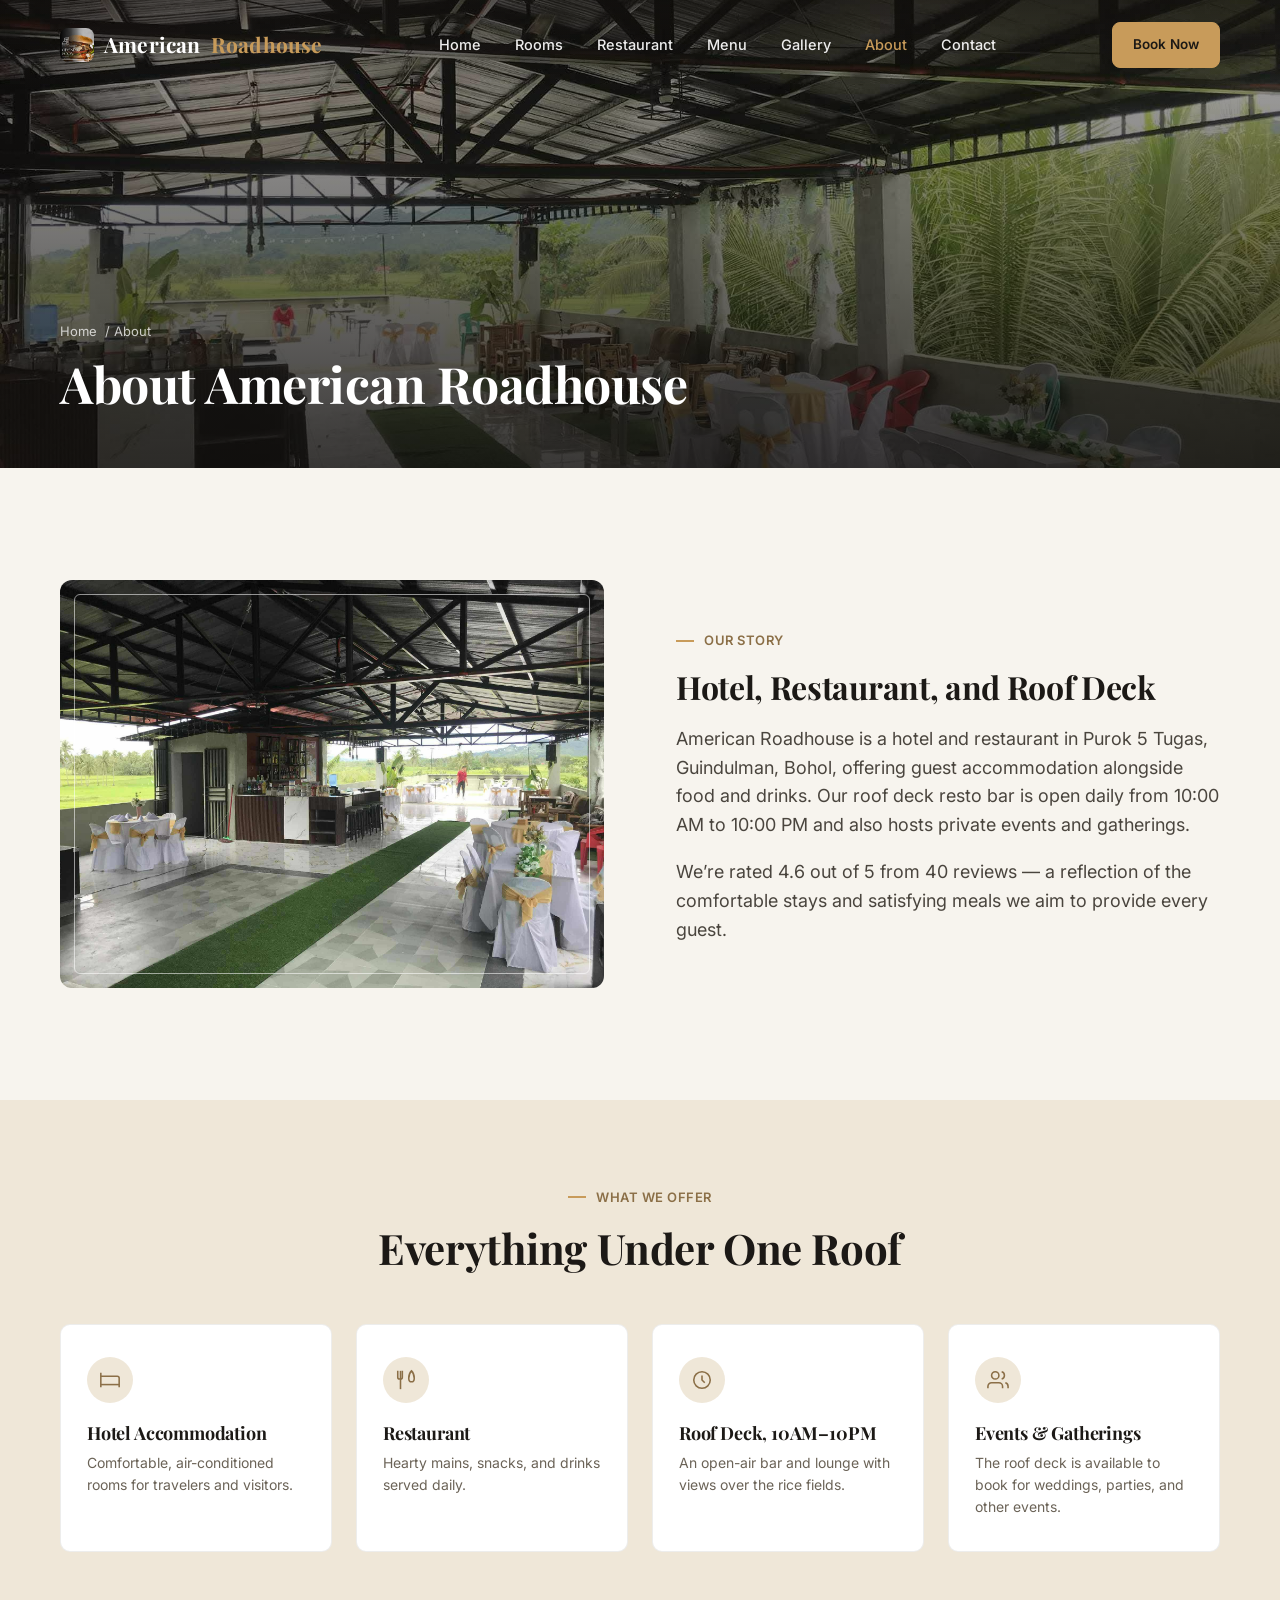
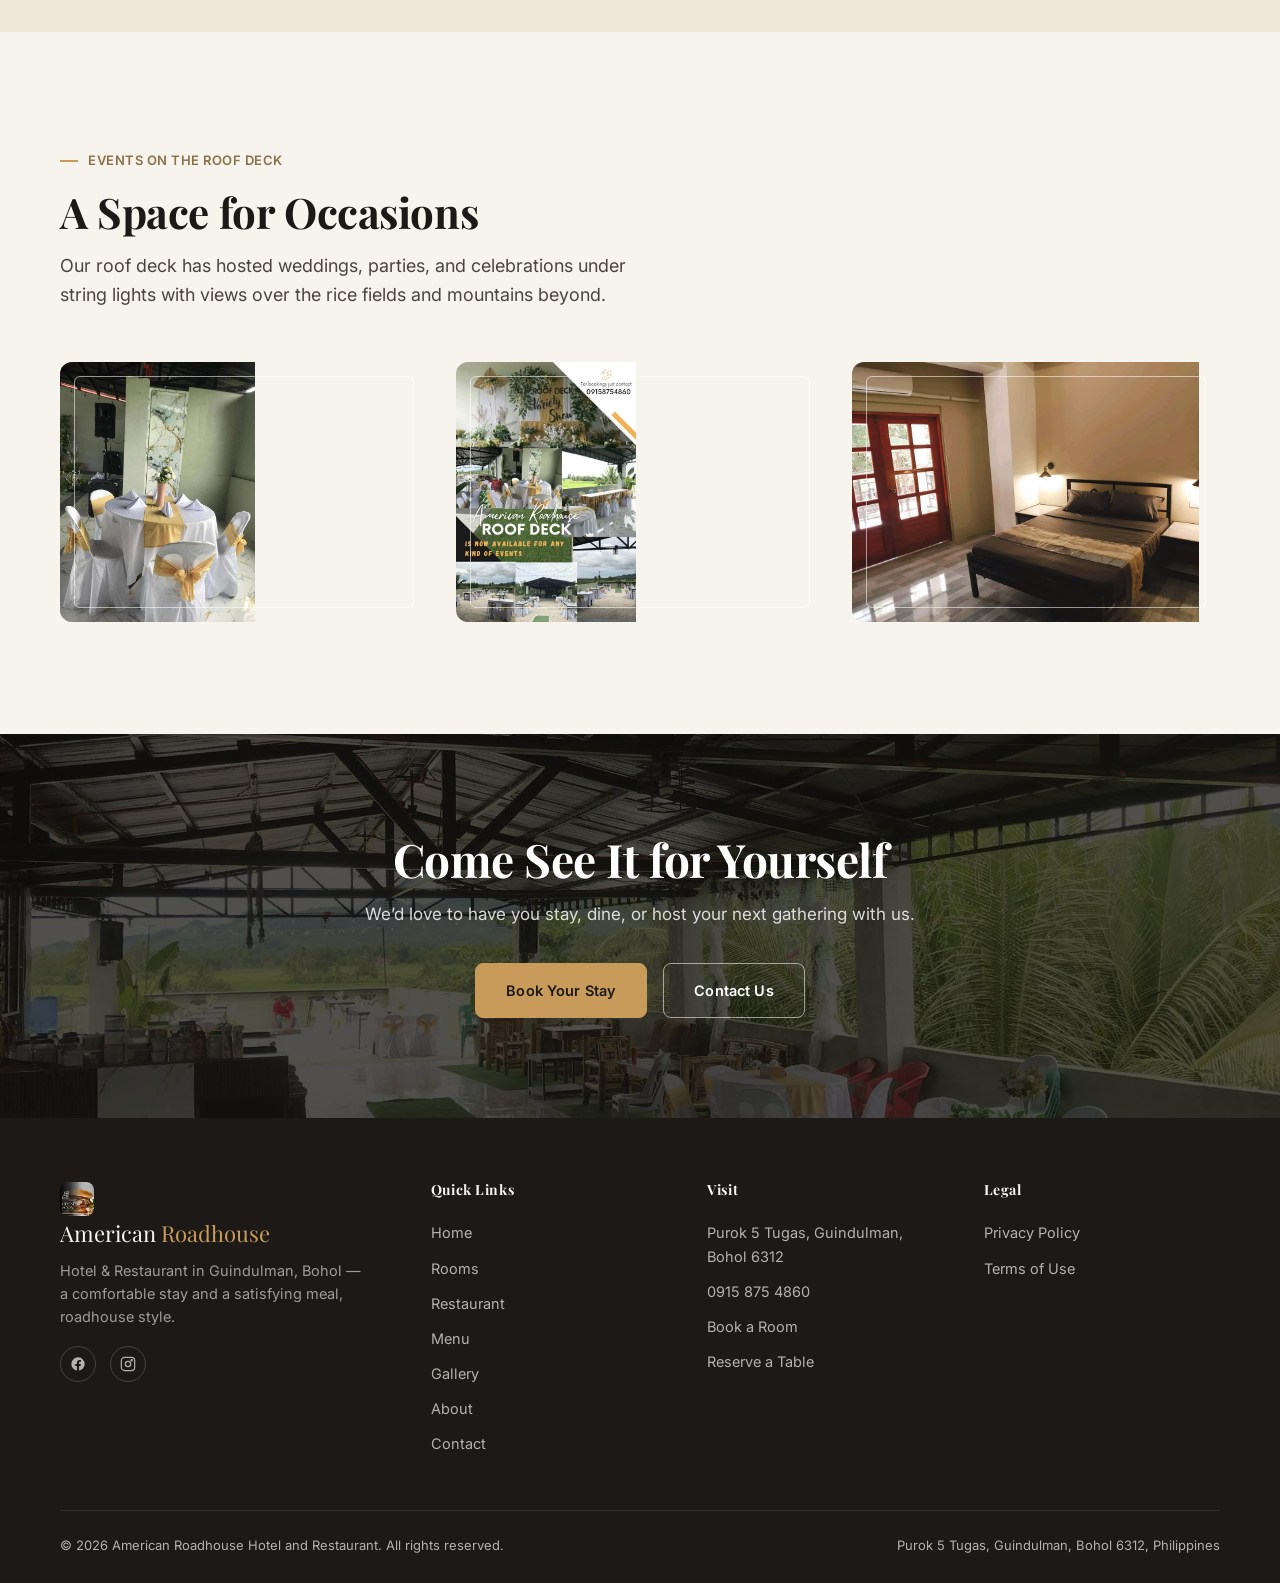
==== about.html @ b43ddc1d "Initial commit" ====
<!DOCTYPE html>
<html lang="en">
<head>
<meta charset="UTF-8">
<meta name="viewport" content="width=device-width, initial-scale=1.0">
<title>About | American Roadhouse Hotel & Restaurant</title>
<meta name="description" content="About American Roadhouse Hotel and Restaurant in Guindulman, Bohol — a hotel, restaurant, and roof deck event space.">
<link rel="icon" type="image/png" sizes="32x32" href="assets/brand/favicon-32.png">
<link rel="icon" type="image/png" sizes="16x16" href="assets/brand/favicon-16.png">
<link rel="apple-touch-icon" sizes="180x180" href="assets/brand/favicon-180.png">
<link rel="icon" type="image/png" sizes="512x512" href="assets/brand/favicon-512.png">
<meta property="og:title" content="About | American Roadhouse Hotel & Restaurant">
<meta property="og:description" content="About American Roadhouse Hotel and Restaurant in Guindulman, Bohol — a hotel, restaurant, and roof deck event space.">
<meta property="og:type" content="website">
<meta property="og:image" content="assets/venue/roofdeck-wide-1.jpg">
<link rel="preconnect" href="https://fonts.googleapis.com">
<link rel="preconnect" href="https://fonts.gstatic.com" crossorigin>
<link href="https://fonts.googleapis.com/css2?family=Playfair+Display:wght@500;600;700&family=Inter:wght@400;500;600;700&display=swap" rel="stylesheet">
<link rel="stylesheet" href="assets/css/style.css">
<script type="application/ld+json">
{
  "@context": "https://schema.org",
  "@type": "LodgingBusiness",
  "name": "American Roadhouse Hotel and Restaurant",
  "image": "assets/venue/roofdeck-wide-1.jpg",
  "telephone": "+63-915-875-4860",
  "address": {
    "@type": "PostalAddress",
    "streetAddress": "Purok 5 Tugas",
    "addressLocality": "Guindulman",
    "addressRegion": "Bohol",
    "postalCode": "6312",
    "addressCountry": "PH"
  },
  "aggregateRating": {
    "@type": "AggregateRating",
    "ratingValue": "4.6",
    "reviewCount": "40"
  }
}
</script>
</head>
<body>
<nav id="site-nav">
  <div class="container nav-inner">
    <a href="index.html" class="nav-logo">
      <img src="assets/brand/logo-mark.png" alt="American Roadhouse logo" class="nav-logo-mark">
      American <span>Roadhouse</span>
    </a>
    <div class="nav-links">
      <a href="index.html" class="">Home</a>
<a href="rooms.html" class="">Rooms</a>
<a href="restaurant.html" class="">Restaurant</a>
<a href="menu.html" class="">Menu</a>
<a href="gallery.html" class="">Gallery</a>
<a href="about.html" class="active">About</a>
<a href="contact.html" class="">Contact</a>

    </div>
    <div style="display:flex;align-items:center;gap:14px;">
      <a href="contact.html?tab=booking#forms" class="btn btn-brass nav-cta btn-sm">Book Now</a>
      <button class="nav-toggle" id="menu-open" aria-label="Open menu">
        <svg width="26" height="26" viewBox="0 0 24 24" fill="none" stroke="currentColor" stroke-width="1.8"><line x1="3" y1="6" x2="21" y2="6"/><line x1="3" y1="12" x2="21" y2="12"/><line x1="3" y1="18" x2="21" y2="18"/></svg>
      </button>
    </div>
  </div>
</nav>

<div class="mobile-menu" id="mobile-menu">
  <button class="close-btn" id="menu-close" aria-label="Close menu">
    <svg width="28" height="28" viewBox="0 0 24 24" fill="none" stroke="currentColor" stroke-width="1.8"><line x1="6" y1="6" x2="18" y2="18"/><line x1="6" y1="18" x2="18" y2="6"/></svg>
  </button>
  <a href="index.html">Home</a><a href="rooms.html">Rooms</a><a href="restaurant.html">Restaurant</a><a href="menu.html">Menu</a><a href="gallery.html">Gallery</a><a href="about.html">About</a><a href="contact.html">Contact</a>
  <a href="contact.html?tab=booking#forms" class="btn btn-brass mm-cta">Book Now</a>
  <a href="tel:+639158754860" class="mm-phone">Call 0915 875 4860</a>
</div>

<div id="mobile-bottom-bar">
  <a href="tel:+639158754860">
    <svg width="17" height="17" viewBox="0 0 24 24" fill="none" stroke="currentColor" stroke-width="2"><path d="M22 16.92v3a2 2 0 0 1-2.18 2 19.79 19.79 0 0 1-8.63-3.07 19.5 19.5 0 0 1-6-6 19.79 19.79 0 0 1-3.07-8.67A2 2 0 0 1 4.11 2h3a2 2 0 0 1 2 1.72c.127.96.361 1.903.7 2.81a2 2 0 0 1-.45 2.11L8.09 9.91a16 16 0 0 0 6 6l1.27-1.27a2 2 0 0 1 2.11-.45c.907.339 1.85.573 2.81.7A2 2 0 0 1 22 16.92z"/></svg>
    Call
  </a>
  <a href="contact.html?tab=booking#forms" class="bar-book">Book Now</a>
</div>


<section class="page-hero" style="background-image:url('assets/venue/roofdeck-wide-1.jpg');">
  <div class="container page-hero-content">
    <div class="crumb"><a href="index.html">Home</a> / About</div>
    <h1>About American Roadhouse</h1>
  </div>
</section>

<section class="section">
  <div class="container grid-2">
    <div class="framed-img reveal">
      <img src="assets/venue/roofdeck-bar-2.jpg" alt="Bar area at American Roadhouse roof deck" loading="lazy">
    </div>
    <div class="reveal">
      <div class="eyebrow">OUR STORY</div>
      <h2 style="font-size:32px;margin-bottom:20px;">Hotel, Restaurant, and Roof Deck</h2>
      <p class="lede" style="margin-bottom:18px;">American Roadhouse is a hotel and restaurant in Purok 5 Tugas, Guindulman, Bohol, offering guest accommodation alongside food and drinks. Our roof deck resto bar is open daily from 10:00 AM to 10:00 PM and also hosts private events and gatherings.</p>
      <p class="lede">We&rsquo;re rated 4.6 out of 5 from 40 reviews &mdash; a reflection of the comfortable stays and satisfying meals we aim to provide every guest.</p>
    </div>
  </div>
</section>

<section class="section section-tight" style="background:var(--linen-deep);">
  <div class="container">
    <div class="section-heading center reveal">
      <div class="eyebrow" style="justify-content:center;">WHAT WE OFFER</div>
      <h2>Everything Under One Roof</h2>
    </div>
    <div class="grid-4 reveal">
      <div class="feature-card">
        <div class="feature-icon"><svg width="22" height="22" viewBox="0 0 24 24" fill="none" stroke="currentColor" stroke-width="1.7"><path d="M2 4v16"/><path d="M2 8h18a2 2 0 0 1 2 2v10"/><path d="M2 17h20"/></svg></div>
        <h3 style="font-size:18px;margin-bottom:8px;">Hotel Accommodation</h3>
        <p style="color:#6b6357;font-size:14px;">Comfortable, air-conditioned rooms for travelers and visitors.</p>
      </div>
      <div class="feature-card">
        <div class="feature-icon"><svg width="22" height="22" viewBox="0 0 24 24" fill="none" stroke="currentColor" stroke-width="1.7"><path d="M3 2v7c0 1.1.9 2 2 2h1a2 2 0 0 0 2-2V2"/><path d="M6 2v20"/><path d="M18 2c-2 2-3 4-3 8 0 3 1 4 3 4s3-1 3-4c0-4-1-6-3-8Z"/></svg></div>
        <h3 style="font-size:18px;margin-bottom:8px;">Restaurant</h3>
        <p style="color:#6b6357;font-size:14px;">Hearty mains, snacks, and drinks served daily.</p>
      </div>
      <div class="feature-card">
        <div class="feature-icon"><svg width="22" height="22" viewBox="0 0 24 24" fill="none" stroke="currentColor" stroke-width="1.7"><circle cx="12" cy="12" r="9"/><path d="M12 7v5l3 3"/></svg></div>
        <h3 style="font-size:18px;margin-bottom:8px;">Roof Deck, 10AM&ndash;10PM</h3>
        <p style="color:#6b6357;font-size:14px;">An open-air bar and lounge with views over the rice fields.</p>
      </div>
      <div class="feature-card">
        <div class="feature-icon"><svg width="22" height="22" viewBox="0 0 24 24" fill="none" stroke="currentColor" stroke-width="1.7"><path d="M17 21v-2a4 4 0 0 0-4-4H5a4 4 0 0 0-4 4v2"/><circle cx="9" cy="7" r="4"/><path d="M23 21v-2a4 4 0 0 0-3-3.87"/><path d="M16 3.13a4 4 0 0 1 0 7.75"/></svg></div>
        <h3 style="font-size:18px;margin-bottom:8px;">Events &amp; Gatherings</h3>
        <p style="color:#6b6357;font-size:14px;">The roof deck is available to book for weddings, parties, and other events.</p>
      </div>
    </div>
  </div>
</section>

<section class="section">
  <div class="container">
    <div class="section-heading reveal">
      <div class="eyebrow">EVENTS ON THE ROOF DECK</div>
      <h2>A Space for Occasions</h2>
      <p class="lede">Our roof deck has hosted weddings, parties, and celebrations under string lights with views over the rice fields and mountains beyond.</p>
    </div>
    <div class="grid-3 reveal">
      <div class="framed-img"><img src="assets/venue/roofdeck-event-table.jpg" alt="Table set up for an event on the roof deck" loading="lazy" style="height:260px;object-fit:cover;"></div>
      <div class="framed-img"><img src="assets/venue/roofdeck-poster-2.jpg" alt="Roof deck set up for a wedding-style event" loading="lazy" style="height:260px;object-fit:cover;"></div>
      <div class="framed-img"><img src="assets/rooms/room-interior-1.jpg" alt="A guest room at American Roadhouse" loading="lazy" style="height:260px;object-fit:cover;"></div>
    </div>
  </div>
</section>

<section class="final-cta" style="background-image:url('assets/venue/roofdeck-wide-1.jpg');">
  <div class="container">
    <h2>Come See It for Yourself</h2>
    <p>We&rsquo;d love to have you stay, dine, or host your next gathering with us.</p>
    <div class="hero-actions">
      <a href="contact.html?tab=booking#forms" class="btn btn-brass">Book Your Stay</a>
      <a href="contact.html" class="btn btn-outline-light">Contact Us</a>
    </div>
  </div>
</section>

<footer>
  <div class="container">
    <div class="footer-grid">
      <div>
        <div class="footer-logo">
          <img src="assets/brand/logo-mark.png" alt="American Roadhouse logo" style="width:34px;height:34px;border-radius:8px;vertical-align:middle;margin-right:10px;">
          American <span>Roadhouse</span>
        </div>
        <p style="max-width:34ch;font-size:14.5px;color:rgba(247,244,238,.6);margin-bottom:18px;">Hotel &amp; Restaurant in Guindulman, Bohol &mdash; a comfortable stay and a satisfying meal, roadhouse style.</p>
        <div class="social-row">
          <a href="#" aria-label="Facebook"><svg width="16" height="16" viewBox="0 0 24 24" fill="currentColor"><path d="M22 12a10 10 0 1 0-11.56 9.88v-6.99H7.9V12h2.54V9.8c0-2.5 1.49-3.89 3.78-3.89 1.1 0 2.24.2 2.24.2v2.46h-1.26c-1.24 0-1.63.77-1.63 1.56V12h2.78l-.44 2.89h-2.34v6.99A10 10 0 0 0 22 12z"/></svg></a>
          <a href="#" aria-label="Instagram"><svg width="16" height="16" viewBox="0 0 24 24" fill="none" stroke="currentColor" stroke-width="1.8"><rect x="2" y="2" width="20" height="20" rx="5"/><circle cx="12" cy="12" r="4"/><circle cx="17.5" cy="6.5" r="1"/></svg></a>
        </div>
      </div>
      <div>
        <h4>Quick Links</h4>
        <a href="index.html">Home</a><a href="rooms.html">Rooms</a><a href="restaurant.html">Restaurant</a><a href="menu.html">Menu</a><a href="gallery.html">Gallery</a><a href="about.html">About</a><a href="contact.html">Contact</a>
      </div>
      <div>
        <h4>Visit</h4>
        <a href="https://www.google.com/maps/search/?api=1&query=Purok+5+Tugas+Guindulman+Bohol+6312" target="_blank" rel="noopener">Purok 5 Tugas, Guindulman, Bohol 6312</a>
        <a href="tel:+639158754860">0915 875 4860</a>
        <a href="contact.html?tab=booking#forms">Book a Room</a>
        <a href="contact.html?tab=table#forms">Reserve a Table</a>
      </div>
      <div>
        <h4>Legal</h4>
        <a href="#">Privacy Policy</a>
        <a href="#">Terms of Use</a>
      </div>
    </div>
    <div class="footer-bottom">
      <span>&copy; 2026 American Roadhouse Hotel and Restaurant. All rights reserved.</span>
      <span>Purok 5 Tugas, Guindulman, Bohol 6312, Philippines</span>
    </div>
  </div>
</footer>
<script src="assets/js/main.js"></script>
</body>
</html>
---- assets/css/style.css ----
/* ==========================================================================
   American Roadhouse — Design System
   Palette: Ink #1C1916 · Wood #8B6F47 · Linen #F7F4EE · Brass #C89B5A
   Type: Playfair Display (display) + Inter (body)
   ========================================================================== */

:root{
  --ink: #1C1916;
  --wood: #8B6F47;
  --linen: #F7F4EE;
  --linen-deep: #EFE7D8;
  --brass: #C89B5A;
  --brass-dark: #A97F44;
  --text: #24211E;
  --white: #FFFFFF;
  --line: rgba(28,25,22,.14);
  --line-soft: rgba(28,25,22,.08);
  --shadow-card: 0 18px 40px -22px rgba(28,25,22,.35);
  --container: 1240px;
  --radius: 10px;
  --radius-sm: 6px;
}

*{ box-sizing: border-box; }
html{ scroll-behavior: smooth; }
@media (prefers-reduced-motion: reduce){
  html{ scroll-behavior: auto; }
  *{ animation-duration: .001ms !important; animation-iteration-count: 1 !important; transition-duration: .001ms !important; }
}

body{
  margin:0;
  font-family: 'Inter', ui-sans-serif, system-ui, sans-serif;
  color: var(--text);
  background: var(--linen);
  -webkit-font-smoothing: antialiased;
  line-height: 1.6;
}

h1,h2,h3,h4,.font-display{
  font-family: 'Playfair Display', Georgia, serif;
  color: var(--ink);
  line-height: 1.12;
  letter-spacing: -0.01em;
  margin: 0;
}

p{ margin:0; }
a{ color: inherit; text-decoration: none; }
img{ max-width:100%; display:block; }
button{ font-family: inherit; cursor:pointer; }

.container{
  width:100%;
  max-width: var(--container);
  margin: 0 auto;
  padding: 0 24px;
}
@media (min-width: 768px){ .container{ padding: 0 40px; } }

.section{ padding: 72px 0; }
@media (min-width: 1024px){ .section{ padding: 112px 0; } }
.section-tight{ padding: 56px 0; }
@media (min-width: 1024px){ .section-tight{ padding: 80px 0; } }

/* ---- Eyebrow: small brass mark + wordmark, ties to signage on the roof deck ---- */
.eyebrow{
  display:inline-flex;
  align-items:center;
  gap:10px;
  font-family:'Inter',sans-serif;
  font-weight:600;
  font-size:13px;
  letter-spacing:.04em;
  color: var(--wood);
  margin-bottom:18px;
}
.eyebrow::before{
  content:"";
  width:18px; height:2px;
  background: var(--brass);
  display:inline-block;
}

.lede{
  font-size:18px;
  color:#4A453E;
  max-width: 52ch;
}

/* ---- Buttons ---- */
.btn{
  display:inline-flex;
  align-items:center;
  justify-content:center;
  gap:10px;
  padding: 15px 30px;
  border-radius: 8px;
  font-weight:600;
  font-size:14.5px;
  letter-spacing:.01em;
  border:1px solid transparent;
  transition: all .25s ease;
  white-space:nowrap;
}
.btn-primary{
  background: var(--ink);
  color: var(--linen);
  border-color: var(--ink);
}
.btn-primary:hover{
  background: #322C25;
  box-shadow: 0 0 0 3px rgba(200,155,90,.35) inset;
}
.btn-outline{
  background: transparent;
  color: var(--ink);
  border-color: var(--ink);
}
.btn-outline:hover{
  background: var(--ink);
  color: var(--linen);
}
.btn-outline-light{
  background: transparent;
  color: var(--white);
  border-color: rgba(255,255,255,.55);
}
.btn-outline-light:hover{
  background: var(--white);
  color: var(--ink);
}
.btn-brass{
  background: var(--brass);
  color: var(--ink);
  border-color: var(--brass);
}
.btn-brass:hover{ background: var(--brass-dark); }
.btn-block{ width:100%; }
.btn-sm{ padding: 11px 20px; font-size:13.5px; }

/* ---- Nav ---- */
#site-nav{
  position: fixed;
  top:0; left:0; right:0;
  z-index: 100;
  padding: 22px 0;
  transition: all .35s ease;
  background: linear-gradient(to bottom, rgba(20,17,14,.55), rgba(20,17,14,0));
}
#site-nav.scrolled{
  padding: 12px 0;
  background: rgba(247,244,238,.96);
  backdrop-filter: blur(8px);
  box-shadow: 0 1px 0 var(--line);
}
#site-nav .nav-inner{
  display:flex;
  align-items:center;
  justify-content:space-between;
}
.nav-logo{
  font-family:'Playfair Display',serif;
  font-weight:700;
  font-size: 21px;
  color: var(--white);
  transition: color .35s ease;
  letter-spacing: .01em;
  display:flex;
  align-items:center;
  gap:10px;
}
.nav-logo-mark{
  width: 34px; height:34px;
  border-radius: 8px;
  flex-shrink:0;
  display:block;
}
.nav-logo span{ color: var(--brass); }
#site-nav.scrolled .nav-logo{ color: var(--ink); }
.nav-links{
  display:none;
  align-items:center;
  gap: 34px;
}
@media (min-width: 1024px){ .nav-links{ display:flex; } }
.nav-links a{
  font-size:14.5px;
  font-weight:500;
  color: rgba(255,255,255,.92);
  transition: color .3s ease;
  position:relative;
  padding: 4px 0;
}
#site-nav.scrolled .nav-links a{ color: var(--text); }
.nav-links a:hover{ color: var(--brass); }
.nav-links a.active{ color: var(--brass); }
.nav-cta{ display:none; }
@media (min-width:1024px){ .nav-cta{ display:inline-flex; } }
.nav-toggle{
  display:inline-flex;
  background:none; border:none; padding:6px;
  color: var(--white);
}
#site-nav.scrolled .nav-toggle{ color: var(--ink); }
@media (min-width:1024px){ .nav-toggle{ display:none; } }

.mobile-menu{
  position: fixed;
  inset:0;
  background: var(--ink);
  z-index: 200;
  display:flex;
  flex-direction:column;
  padding: 26px 24px;
  transform: translateX(100%);
  transition: transform .35s ease;
}
.mobile-menu.open{ transform: translateX(0); }
.mobile-menu .close-btn{
  align-self:flex-end;
  background:none;border:none;color:var(--linen);padding:8px;
}
.mobile-menu a{
  font-family:'Playfair Display',serif;
  font-size: 26px;
  color: var(--linen);
  padding: 14px 0;
  border-bottom: 1px solid rgba(255,255,255,.1);
}
.mobile-menu .mm-cta{ margin-top: 24px; }
.mobile-menu .mm-phone{
  margin-top:auto;
  color: var(--brass);
  font-size:15px;
  padding-top:20px;
}

/* Sticky mobile bottom CTA bar */
#mobile-bottom-bar{
  position:fixed; bottom:0; left:0; right:0;
  z-index: 90;
  display:flex;
  background: var(--ink);
  box-shadow: 0 -6px 20px rgba(0,0,0,.25);
}
@media (min-width: 1024px){ #mobile-bottom-bar{ display:none; } }
#mobile-bottom-bar a{
  flex:1;
  text-align:center;
  padding: 15px 0;
  color: var(--linen);
  font-weight:600;
  font-size:14px;
  display:flex;
  align-items:center;
  justify-content:center;
  gap:8px;
}
#mobile-bottom-bar a.bar-book{ background: var(--brass); color: var(--ink); }
body{ padding-bottom: 62px; }
@media (min-width:1024px){ body{ padding-bottom:0; } }

/* ---- Hero ---- */
.hero{
  position:relative;
  min-height: 92vh;
  display:flex;
  align-items:flex-end;
  color: var(--white);
  background-size: cover;
  background-position: center;
  overflow:hidden;
}
.hero::after{
  content:"";
  position:absolute; inset:0;
  background: linear-gradient(to top, rgba(15,13,11,.86) 0%, rgba(15,13,11,.42) 46%, rgba(15,13,11,.28) 100%);
}
.hero-content{ position:relative; z-index:2; padding-bottom: 88px; }
.hero-eyebrow{
  font-size:13px; font-weight:600; letter-spacing:.14em;
  color: var(--brass);
  display:flex; align-items:center; gap:12px;
  margin-bottom:22px;
}
.hero-eyebrow::before{ content:""; width:34px; height:1px; background: var(--brass); }
.hero h1{
  color: var(--white);
  font-size: 42px;
  max-width: 15ch;
  margin-bottom: 22px;
}
@media (min-width:640px){ .hero h1{ font-size:56px; } }
@media (min-width:1024px){ .hero h1{ font-size:68px; } }
.hero p.lede{ color: rgba(255,255,255,.86); font-size:17px; margin-bottom:34px; }
@media (min-width:768px){ .hero p.lede{ font-size:19px; } }
.hero-actions{ display:flex; flex-wrap:wrap; gap:16px; }

.scroll-cue{
  position:absolute; bottom: 28px; left:50%; transform:translateX(-50%);
  z-index:2; color: rgba(255,255,255,.75);
  display:flex; flex-direction:column; align-items:center; gap:8px;
  font-size:11px; letter-spacing:.12em;
}
.scroll-cue .line{ width:1px; height:34px; background: rgba(255,255,255,.5); position:relative; overflow:hidden; }
.scroll-cue .line::after{
  content:""; position:absolute; left:0; top:-100%; width:100%; height:100%;
  background: var(--brass);
  animation: scrollcue 2.2s ease-in-out infinite;
}
@keyframes scrollcue{ 0%{top:-100%;} 60%{top:100%;} 100%{top:100%;} }

/* Page header (interior pages) */
.page-hero{
  position:relative;
  min-height: 52vh;
  display:flex;
  align-items:flex-end;
  color:var(--white);
  background-size:cover;
  background-position:center;
}
.page-hero::after{
  content:"";
  position:absolute; inset:0;
  background: linear-gradient(to top, rgba(15,13,11,.82), rgba(15,13,11,.32));
}
.page-hero-content{ position:relative; z-index:2; padding-bottom:56px; }
.page-hero .crumb{ color: rgba(255,255,255,.75); font-size:13px; margin-bottom:14px; display:flex; gap:8px; align-items:center;}
.page-hero h1{ color:var(--white); font-size:38px; }
@media (min-width:768px){ .page-hero h1{ font-size:50px; } }

/* ---- Trust bar ---- */
.trust-bar{
  background: var(--ink);
  color: var(--linen);
}
.trust-bar-inner{
  display:grid;
  grid-template-columns: 1fr;
  gap: 22px;
  padding: 26px 0;
  text-align:center;
}
@media (min-width:768px){
  .trust-bar-inner{ grid-template-columns: repeat(4,1fr); text-align:left; }
}
.trust-item{ display:flex; flex-direction:column; gap:4px; align-items:center; }
@media (min-width:768px){ .trust-item{ align-items:flex-start; border-left:1px solid rgba(255,255,255,.12); padding-left:22px; } }
.trust-item:first-child{ border-left:none; padding-left:0; }
.trust-stars{ color: var(--brass); letter-spacing:2px; font-size:15px; }
.trust-label{ font-size:13px; color: rgba(247,244,238,.65); }
.trust-value{ font-family:'Playfair Display',serif; font-size:20px; }

/* ---- Booking widget ---- */
.booking-card{
  background: var(--white);
  border-radius: 14px;
  box-shadow: var(--shadow-card);
  border: 1px solid var(--line-soft);
  padding: 28px;
  margin-top: -74px;
  position: relative;
  z-index: 20;
}
@media (min-width:1024px){ .booking-card{ padding: 34px 40px; } }
.booking-grid{
  display:grid;
  grid-template-columns: 1fr;
  gap: 18px;
}
@media (min-width: 900px){
  .booking-grid{ grid-template-columns: repeat(4, 1fr) auto; align-items:end; }
}
.field label{
  display:block;
  font-size:12px;
  font-weight:700;
  letter-spacing:.06em;
  color: var(--wood);
  margin-bottom:8px;
}
.field input, .field select, .field textarea{
  width:100%;
  border: 1px solid var(--line);
  border-radius: 8px;
  padding: 13px 14px;
  font-family:inherit;
  font-size:14.5px;
  color: var(--text);
  background: var(--linen);
  transition: border-color .2s ease;
}
.field input:focus, .field select:focus, .field textarea:focus{
  outline:none;
  border-color: var(--brass);
  background: var(--white);
}

/* ---- Cards ---- */
.card{
  background: var(--white);
  border: 1px solid var(--line-soft);
  border-radius: var(--radius);
  overflow:hidden;
  transition: box-shadow .3s ease, transform .3s ease;
}
.card:hover{ box-shadow: var(--shadow-card); transform: translateY(-3px); }

.feature-card{
  padding: 32px 26px;
  border-radius: var(--radius);
  border: 1px solid var(--line-soft);
  background: var(--white);
}
.feature-icon{
  width: 46px; height:46px;
  display:flex; align-items:center; justify-content:center;
  border-radius: 50%;
  background: var(--linen-deep);
  color: var(--wood);
  margin-bottom: 20px;
}

/* ---- Grid helpers ---- */
.grid-2{ display:grid; grid-template-columns:1fr; gap:48px; align-items:center; }
@media (min-width:900px){ .grid-2{ grid-template-columns: 1fr 1fr; gap: 72px; } }
.grid-3{ display:grid; grid-template-columns:1fr; gap:28px; }
@media (min-width:640px){ .grid-3{ grid-template-columns: 1fr 1fr; } }
@media (min-width:1024px){ .grid-3{ grid-template-columns: repeat(3,1fr); } }
.grid-cards-2{ display:grid; grid-template-columns:1fr; gap:32px; }
@media (min-width:700px){ .grid-cards-2{ grid-template-columns: 1fr 1fr; } }
.grid-4{ display:grid; grid-template-columns: 1fr 1fr; gap:24px; }
@media (min-width:1024px){ .grid-4{ grid-template-columns: repeat(4,1fr); } }

.section-heading{ max-width: 640px; margin-bottom: 52px; }
.section-heading.center{ margin-left:auto; margin-right:auto; text-align:center; }
.section-heading h2{ font-size: 32px; margin-bottom:16px; }
@media (min-width:768px){ .section-heading h2{ font-size:42px; } }

/* ---- Divider frame image ---- */
.framed-img{
  border-radius: 12px;
  overflow:hidden;
  position:relative;
}
.framed-img::after{
  content:"";
  position:absolute; inset:14px;
  border: 1px solid rgba(255,255,255,.55);
  border-radius: 6px;
  pointer-events:none;
}

/* ---- Gallery ---- */
.gallery-grid{
  columns: 1;
  column-gap: 18px;
}
@media (min-width:640px){ .gallery-grid{ columns:2; } }
@media (min-width:1024px){ .gallery-grid{ columns:3; } }
.gallery-item{
  break-inside: avoid;
  margin-bottom: 18px;
  position: relative;
  border-radius: 10px;
  overflow:hidden;
  cursor:pointer;
}
.gallery-item img{ width:100%; transition: transform .5s ease; }
.gallery-item:hover img{ transform: scale(1.06); }
.gallery-overlay{
  position:absolute; inset:0;
  background: linear-gradient(to top, rgba(15,13,11,.72), rgba(15,13,11,0) 55%);
  opacity:0; transition: opacity .3s ease;
  display:flex; align-items:flex-end; padding:16px;
  color:#fff; font-size:13px; font-weight:600; letter-spacing:.04em;
}
.gallery-item:hover .gallery-overlay{ opacity:1; }
.gallery-filters{ display:flex; flex-wrap:wrap; gap:10px; margin-bottom:36px; }
.gallery-filter{
  padding: 9px 18px;
  border-radius: 999px;
  border: 1px solid var(--line);
  font-size:13.5px; font-weight:600;
  background: transparent;
  color: var(--text);
  transition: all .2s ease;
}
.gallery-filter.active, .gallery-filter:hover{ background: var(--ink); border-color: var(--ink); color: var(--linen); }

.lightbox{
  position:fixed; inset:0; z-index:300;
  background: rgba(12,10,8,.94);
  display:none; align-items:center; justify-content:center;
  padding: 24px;
}
.lightbox.open{ display:flex; }
.lightbox img{ max-width: 92vw; max-height: 84vh; border-radius:6px; }
.lightbox-close, .lightbox-prev, .lightbox-next{
  position:absolute;
  background: rgba(255,255,255,.08);
  border: 1px solid rgba(255,255,255,.25);
  color:#fff;
  border-radius:50%;
  width:44px; height:44px;
  display:flex; align-items:center; justify-content:center;
}
.lightbox-close{ top:24px; right:24px; }
.lightbox-prev{ left:24px; top:50%; transform:translateY(-50%); }
.lightbox-next{ right:24px; top:50%; transform:translateY(-50%); }

/* ---- Testimonials ---- */
.testimonial-card{
  background: var(--white);
  border: 1px solid var(--line-soft);
  border-radius: 12px;
  padding: 34px 30px;
  position:relative;
}
.testimonial-quote{
  font-family:'Playfair Display',serif;
  font-size: 52px;
  color: var(--brass);
  line-height:1;
  margin-bottom: 6px;
}
.placeholder-tag{
  display:inline-block;
  font-size:11px;
  font-weight:700;
  letter-spacing:.05em;
  color: var(--wood);
  background: var(--linen-deep);
  padding: 4px 10px;
  border-radius:4px;
  margin-top:16px;
}

/* ---- FAQ ---- */
.faq-item{ border-bottom:1px solid var(--line); }
.faq-question{
  display:flex; align-items:center; justify-content:space-between;
  width:100%; text-align:left;
  padding: 22px 0;
  background:none; border:none;
  font-family:'Playfair Display',serif;
  font-size: 18px;
  color: var(--ink);
}
.faq-icon{ transition: transform .3s ease; flex-shrink:0; color: var(--wood); }
.faq-item.open .faq-icon{ transform: rotate(45deg); }
.faq-answer{
  max-height:0; overflow:hidden;
  transition: max-height .35s ease;
}
.faq-answer p{ padding: 0 0 22px; color:#4A453E; max-width:64ch; }

/* ---- Final CTA ---- */
.final-cta{
  position:relative;
  background-size:cover; background-position:center;
  color:#fff;
  padding: 100px 0;
  text-align:center;
}
.final-cta::after{ content:""; position:absolute; inset:0; background:rgba(15,13,11,.72); }
.final-cta > .container{ position:relative; z-index:2; }
.final-cta h2{ color:#fff; font-size:34px; max-width:20ch; margin:0 auto 16px; }
@media (min-width:768px){ .final-cta h2{ font-size:46px; } }
.final-cta p{ color: rgba(255,255,255,.82); max-width:50ch; margin:0 auto 34px; font-size:17px; }
.final-cta .hero-actions{ justify-content:center; }

/* ---- Footer ---- */
footer{ background: var(--ink); color: rgba(247,244,238,.7); padding: 64px 0 28px; }
footer h4{ color: var(--linen); font-size:14px; letter-spacing:.04em; margin-bottom:18px; }
footer a{ display:block; padding:6px 0; font-size:14.5px; transition:color .2s ease; }
footer a:hover{ color: var(--brass); }
.footer-grid{ display:grid; grid-template-columns:1fr; gap:40px; }
@media (min-width:768px){ .footer-grid{ grid-template-columns: 1.4fr 1fr 1fr 1fr; } }
.footer-logo{ font-family:'Playfair Display',serif; font-size:22px; color:var(--linen); margin-bottom:8px; }
.footer-logo span{ color:var(--brass); }
.footer-bottom{
  margin-top: 48px; padding-top:24px; border-top:1px solid rgba(255,255,255,.1);
  display:flex; flex-wrap:wrap; gap:16px; justify-content:space-between; font-size:13px;
}
.social-row{ display:flex; gap:14px; margin-top:10px; }
.social-row a{ padding:0; width:36px; height:36px; border-radius:50%; border:1px solid rgba(255,255,255,.18); display:flex; align-items:center; justify-content:center; }
.social-row a:hover{ background: var(--brass); border-color: var(--brass); color: var(--ink); }

/* ---- Reveal on scroll (single orchestrated pattern) ---- */
.reveal{ opacity:0; transform: translateY(18px); transition: opacity .7s ease, transform .7s ease; }
.reveal.in{ opacity:1; transform:none; }

/* ---- Misc ---- */
.hairline{ height:1px; background:var(--line); border:none; }
.badge-row{ display:flex; flex-wrap:wrap; gap:10px; }
.chip{
  font-size:12.5px; font-weight:600; color: var(--wood);
  background: var(--linen-deep); padding:6px 12px; border-radius:6px;
}
.map-wrap{ border-radius:14px; overflow:hidden; border:1px solid var(--line); }
.map-wrap iframe{ width:100%; height:100%; min-height:380px; border:0; display:block; filter: grayscale(12%) contrast(1.02); }

.form-error{ display:none; background:#F7E7E1; color:#8A3B24; border:1px solid #E7BBA8; border-radius:8px; padding:12px 16px; font-size:13.5px; margin-bottom:18px; }
.form-error.show{ display:block; }
.form-confirm{ display:none; text-align:center; padding: 48px 20px; }
.form-confirm.show{ display:block; }
.form-confirm .check{
  width:64px;height:64px;border-radius:50%;
  background: var(--linen-deep); color: var(--wood);
  display:flex; align-items:center; justify-content:center;
  margin: 0 auto 20px;
}

.avail-note{ font-size:13px; color:#6b6357; margin-top:10px; }

.tabs{ display:flex; gap:8px; margin-bottom:30px; border-bottom:1px solid var(--line); }
.tab-btn{
  background:none; border:none; padding: 14px 4px; margin-right:26px;
  font-family:'Playfair Display',serif; font-size:18px; color:#8a8378;
  border-bottom: 2px solid transparent; margin-bottom:-1px;
}
.tab-btn.active{ color: var(--ink); border-color: var(--brass); }
.tab-panel{ display:none; }
.tab-panel.active{ display:block; }

.room-meta{ display:flex; gap:18px; margin: 14px 0; color:#6b6357; font-size:13.5px; flex-wrap:wrap; }
.room-meta span{ display:flex; align-items:center; gap:6px; }

.menu-cat-nav{ display:flex; gap:10px; flex-wrap:wrap; margin-bottom:44px; }
.menu-item{ display:flex; gap:18px; padding:22px 0; border-bottom:1px solid var(--line); }
.menu-item img{ width:96px; height:96px; object-fit:cover; border-radius:10px; flex-shrink:0; }
.menu-item-top{ display:flex; justify-content:space-between; gap:12px; }
.menu-price{ font-family:'Playfair Display',serif; color:var(--wood); white-space:nowrap; }
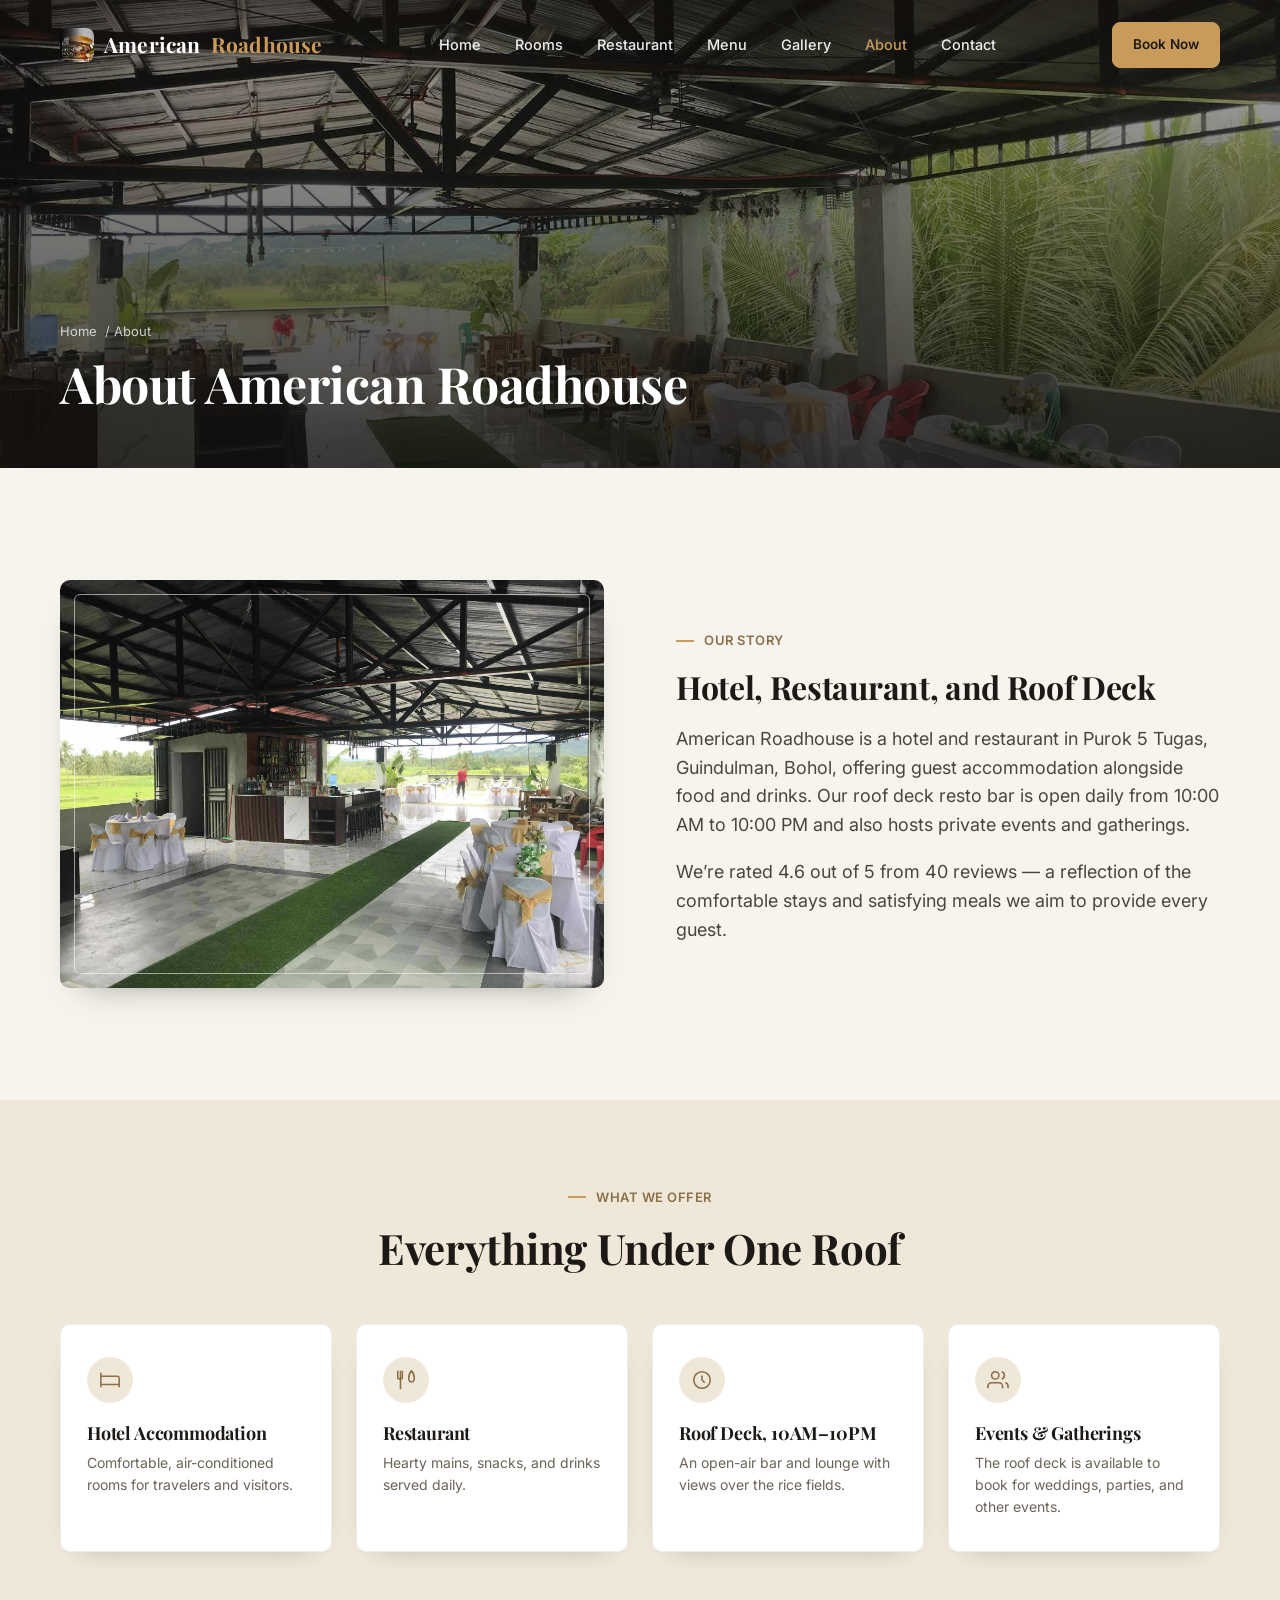
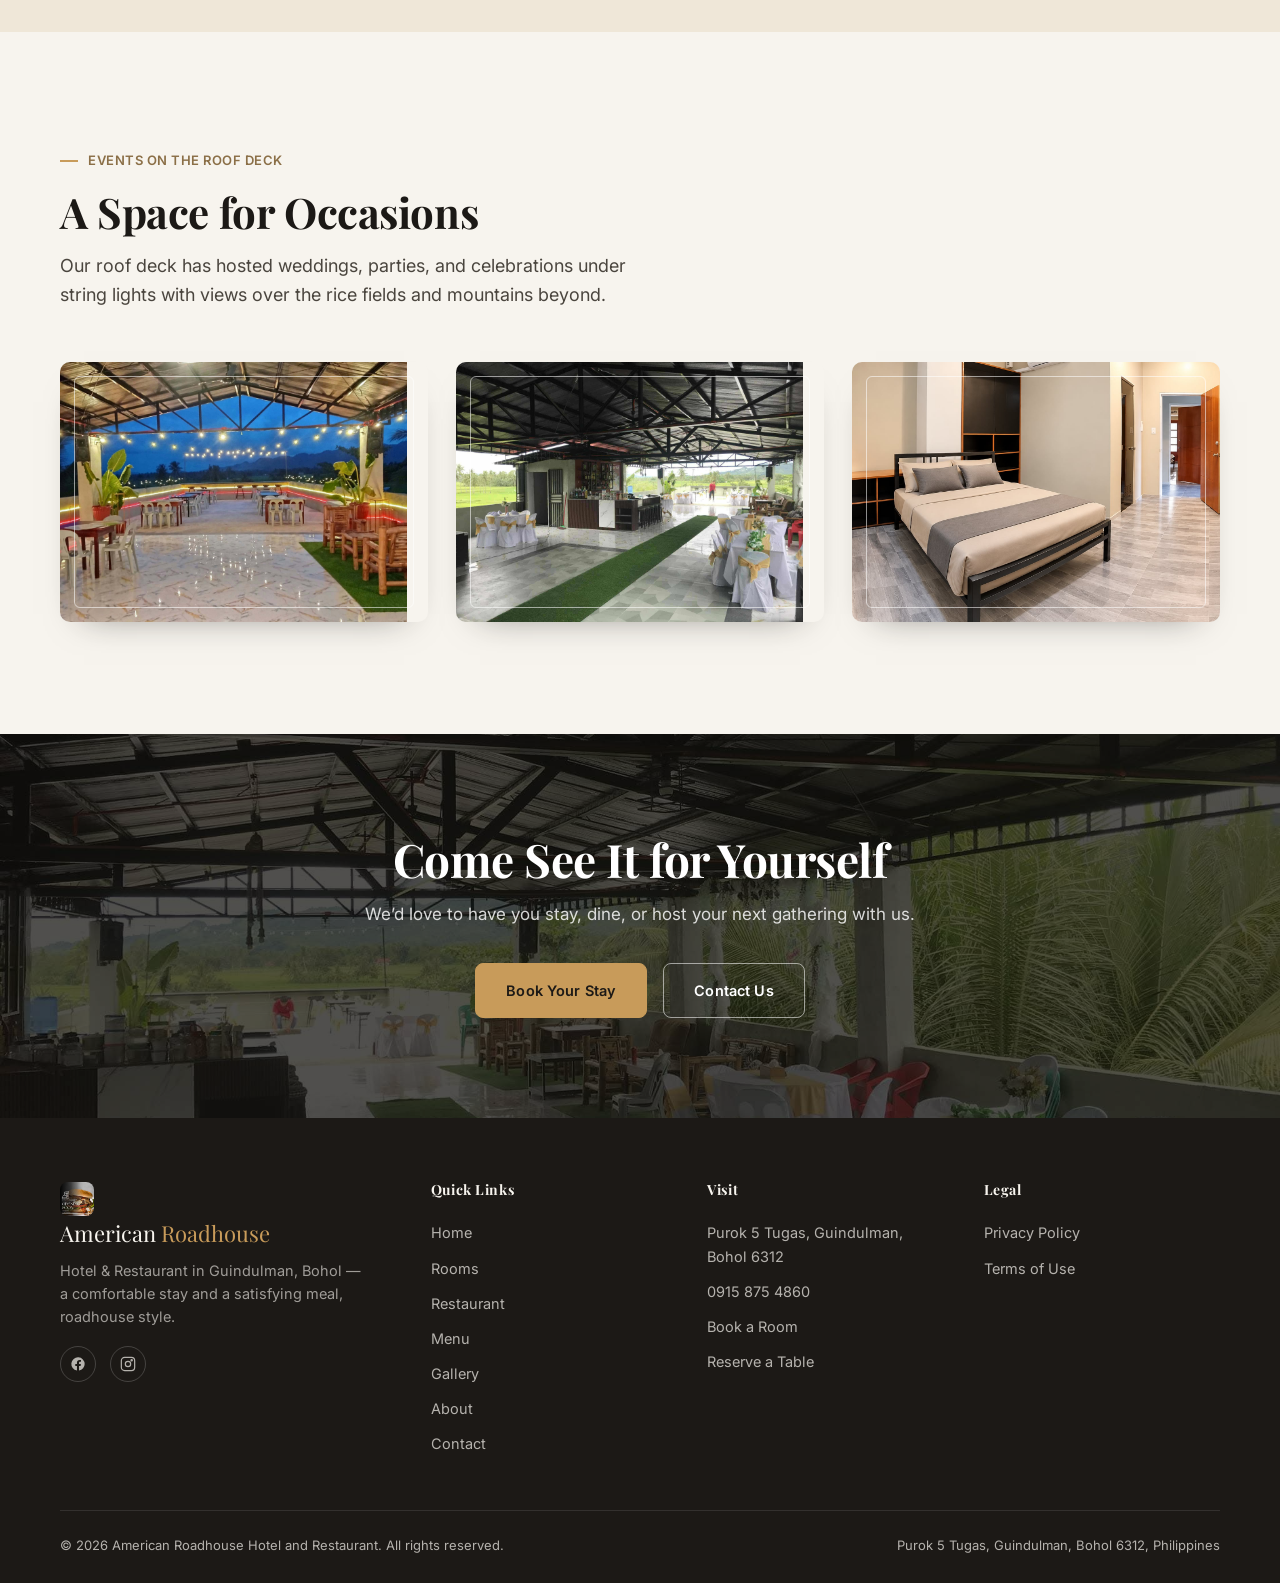
==== commit d78393c1: "Add American Roadhouse website and menu photos" ====
--- a/about.html
+++ b/about.html
@@ -144,9 +144,9 @@
       <p class="lede">Our roof deck has hosted weddings, parties, and celebrations under string lights with views over the rice fields and mountains beyond.</p>
     </div>
     <div class="grid-3 reveal">
-      <div class="framed-img"><img src="assets/venue/roofdeck-event-table.jpg" alt="Table set up for an event on the roof deck" loading="lazy" style="height:260px;object-fit:cover;"></div>
-      <div class="framed-img"><img src="assets/venue/roofdeck-poster-2.jpg" alt="Roof deck set up for a wedding-style event" loading="lazy" style="height:260px;object-fit:cover;"></div>
-      <div class="framed-img"><img src="assets/rooms/room-interior-1.jpg" alt="A guest room at American Roadhouse" loading="lazy" style="height:260px;object-fit:cover;"></div>
+      <div class="framed-img"><img src="assets/venue/roofdeck-bar-4.png" alt="Table set up for an event on the roof deck" loading="lazy" style="height:260px;object-fit:cover;"></div>
+      <div class="framed-img"><img src="assets/venue/roofdeck-bar-2.jpg" alt="Roof deck set up for a wedding-style event" loading="lazy" style="height:260px;object-fit:cover;"></div>
+      <div class="framed-img"><img src="assets/rooms/Deluxe_studio.png" alt="A guest room at American Roadhouse" loading="lazy" style="height:260px;object-fit:cover;"></div>
     </div>
   </div>
 </section>
--- a/assets/css/style.css
+++ b/assets/css/style.css
@@ -634,3 +634,109 @@
 .menu-item img{ width:96px; height:96px; object-fit:cover; border-radius:10px; flex-shrink:0; }
 .menu-item-top{ display:flex; justify-content:space-between; gap:12px; }
 .menu-price{ font-family:'Playfair Display',serif; color:var(--wood); white-space:nowrap; }
+
+
+/* ==========================================================================
+   Hospitality photo polish — uses the existing palette and component classes
+   ========================================================================== */
+.card,
+.testimonial-card,
+.feature-card{
+  overflow:hidden;
+  border:1px solid rgba(28,25,22,.07);
+  box-shadow:0 10px 28px -22px rgba(28,25,22,.48);
+  transition:transform .22s ease, box-shadow .22s ease, border-color .22s ease;
+}
+.card:hover,
+.testimonial-card:hover,
+.feature-card:hover{
+  transform:translateY(-3px);
+  box-shadow:0 20px 38px -24px rgba(28,25,22,.55);
+  border-color:rgba(200,155,90,.45);
+}
+.card > img{
+  transition:transform .45s ease;
+}
+.card:hover > img{
+  transform:scale(1.025);
+}
+.framed-img{
+  overflow:hidden;
+  border-radius:var(--radius);
+  box-shadow:0 16px 34px -24px rgba(28,25,22,.55);
+}
+.framed-img img{
+  transition:transform .5s ease;
+}
+.framed-img:hover img{
+  transform:scale(1.025);
+}
+.page-hero{
+  background-position:center 48%;
+}
+.page-hero::before{
+  background:linear-gradient(90deg,rgba(18,15,12,.78) 0%,rgba(18,15,12,.48) 54%,rgba(18,15,12,.22) 100%);
+}
+.gallery-grid{
+  gap:14px;
+}
+.gallery-item{
+  position:relative;
+  overflow:hidden;
+  border-radius:8px;
+  background:var(--linen-deep);
+  box-shadow:0 8px 22px -18px rgba(28,25,22,.5);
+}
+.gallery-item img{
+  transition:transform .45s ease, filter .35s ease;
+}
+.gallery-item:hover img{
+  transform:scale(1.045);
+  filter:saturate(1.06);
+}
+.gallery-overlay{
+  background:linear-gradient(180deg,transparent 0%,rgba(20,17,14,.78) 100%);
+  letter-spacing:.09em;
+  font-size:11px;
+  font-weight:700;
+}
+.section-heading h2{
+  text-wrap:balance;
+}
+.btn{
+  transition:transform .18s ease, background-color .18s ease, box-shadow .18s ease;
+}
+.btn:hover{
+  transform:translateY(-1px);
+}
+.btn-primary:hover{
+  box-shadow:0 8px 20px -12px rgba(28,25,22,.8);
+}
+.btn-brass:hover{
+  box-shadow:0 8px 20px -12px rgba(200,155,90,.85);
+}
+@media (max-width:767px){
+  .section{padding:58px 0;}
+  .section-tight{padding:44px 0;}
+  .gallery-grid{gap:8px;}
+  .card:hover,.testimonial-card:hover,.feature-card:hover{transform:none;}
+}
+@media (prefers-reduced-motion:reduce){
+  .card,.testimonial-card,.feature-card,.card > img,.framed-img img,
+  .gallery-item img,.btn{transition:none!important;}
+}
+
+
+/* Menu board gallery: supplied restaurant menu images */
+.menu-board-section { background: var(--linen); }
+.menu-board-grid { display:grid; grid-template-columns:repeat(3,minmax(0,1fr)); gap:22px; margin-top:34px; }
+.menu-board-card { display:flex; flex-direction:column; overflow:hidden; border:1px solid rgba(139,111,71,.24); border-radius:14px; background:#fffdf8; color:var(--ink); text-decoration:none; box-shadow:0 5px 18px rgba(28,25,22,.06); transition:transform .22s ease,box-shadow .22s ease,border-color .22s ease; }
+.menu-board-card:hover { transform:translateY(-4px); box-shadow:0 12px 28px rgba(28,25,22,.13); border-color:var(--brass); }
+.menu-board-card img { display:block; width:100%; aspect-ratio:2/3; object-fit:cover; object-position:top center; background:var(--linen-deep); }
+.menu-board-card span { display:flex; flex-direction:column; gap:5px; padding:16px 18px 18px; }
+.menu-board-card strong { font-family:'Playfair Display',serif; font-size:19px; }
+.menu-board-card small { color:#71675c; font-size:13px; line-height:1.5; }
+.menu-board-note { margin:22px 0 0; color:#81786d; text-align:center; font-size:13px; }
+@media(max-width:900px) { .menu-board-grid { grid-template-columns:repeat(2,minmax(0,1fr)); gap:16px; } }
+@media(max-width:520px) { .menu-board-grid { grid-template-columns:1fr; gap:18px; max-width:420px; margin-left:auto; margin-right:auto; } .menu-board-card span { padding:14px 16px 16px; } }
+@media(prefers-reduced-motion:reduce) { .menu-board-card { transition:none; } .menu-board-card:hover { transform:none; } }
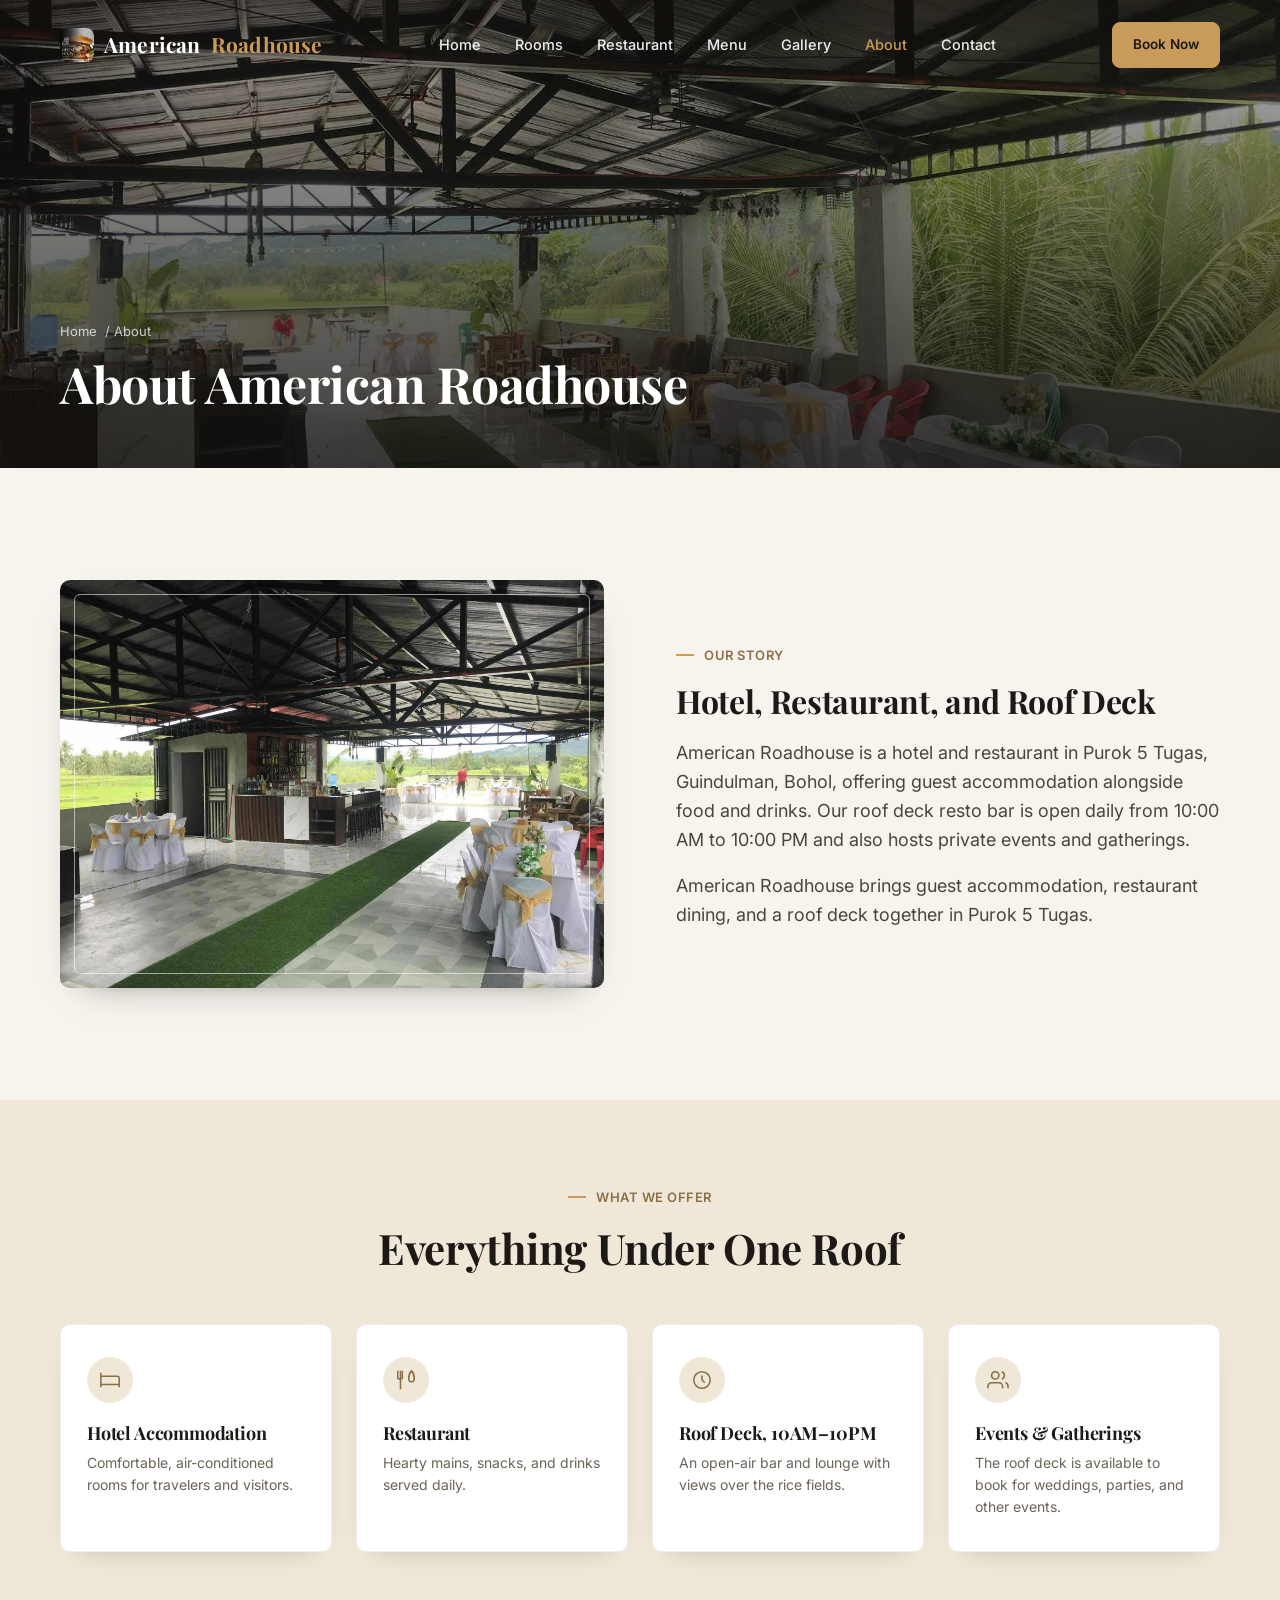
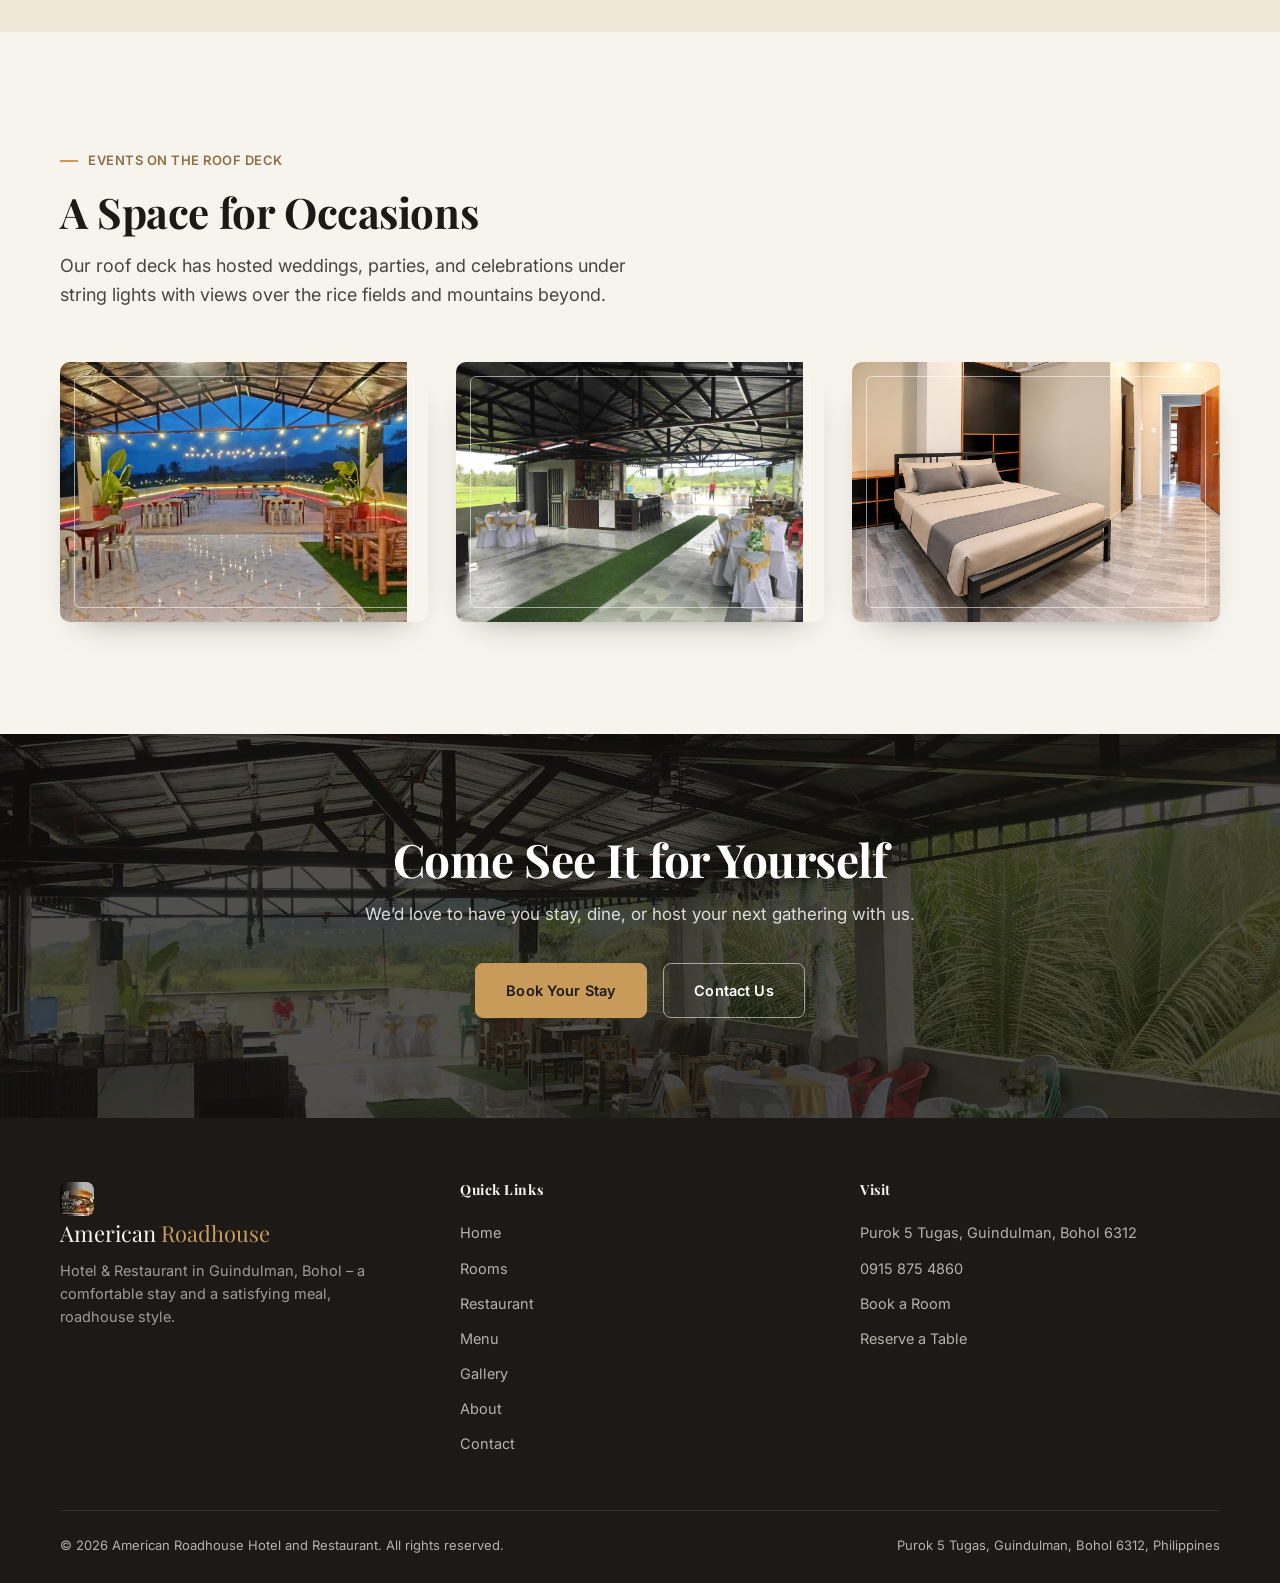
==== commit 89898447: "some mino changes and bug fixes" ====
--- a/about.html
+++ b/about.html
@@ -4,13 +4,13 @@
 <meta charset="UTF-8">
 <meta name="viewport" content="width=device-width, initial-scale=1.0">
 <title>About | American Roadhouse Hotel & Restaurant</title>
-<meta name="description" content="About American Roadhouse Hotel and Restaurant in Guindulman, Bohol — a hotel, restaurant, and roof deck event space.">
+<meta name="description" content="About American Roadhouse Hotel and Restaurant in Guindulman, Bohol - a hotel, restaurant, and roof deck event space.">
 <link rel="icon" type="image/png" sizes="32x32" href="assets/brand/favicon-32.png">
 <link rel="icon" type="image/png" sizes="16x16" href="assets/brand/favicon-16.png">
 <link rel="apple-touch-icon" sizes="180x180" href="assets/brand/favicon-180.png">
 <link rel="icon" type="image/png" sizes="512x512" href="assets/brand/favicon-512.png">
 <meta property="og:title" content="About | American Roadhouse Hotel & Restaurant">
-<meta property="og:description" content="About American Roadhouse Hotel and Restaurant in Guindulman, Bohol — a hotel, restaurant, and roof deck event space.">
+<meta property="og:description" content="About American Roadhouse Hotel and Restaurant in Guindulman, Bohol - a hotel, restaurant, and roof deck event space.">
 <meta property="og:type" content="website">
 <meta property="og:image" content="assets/venue/roofdeck-wide-1.jpg">
 <link rel="preconnect" href="https://fonts.googleapis.com">
@@ -31,11 +31,6 @@
     "addressRegion": "Bohol",
     "postalCode": "6312",
     "addressCountry": "PH"
-  },
-  "aggregateRating": {
-    "@type": "AggregateRating",
-    "ratingValue": "4.6",
-    "reviewCount": "40"
   }
 }
 </script>
@@ -100,7 +95,7 @@
       <div class="eyebrow">OUR STORY</div>
       <h2 style="font-size:32px;margin-bottom:20px;">Hotel, Restaurant, and Roof Deck</h2>
       <p class="lede" style="margin-bottom:18px;">American Roadhouse is a hotel and restaurant in Purok 5 Tugas, Guindulman, Bohol, offering guest accommodation alongside food and drinks. Our roof deck resto bar is open daily from 10:00 AM to 10:00 PM and also hosts private events and gatherings.</p>
-      <p class="lede">We&rsquo;re rated 4.6 out of 5 from 40 reviews &mdash; a reflection of the comfortable stays and satisfying meals we aim to provide every guest.</p>
+      <p class="lede">American Roadhouse brings guest accommodation, restaurant dining, and a roof deck together in Purok 5 Tugas.</p>
     </div>
   </div>
 </section>
@@ -170,11 +165,7 @@
           <img src="assets/brand/logo-mark.png" alt="American Roadhouse logo" style="width:34px;height:34px;border-radius:8px;vertical-align:middle;margin-right:10px;">
           American <span>Roadhouse</span>
         </div>
-        <p style="max-width:34ch;font-size:14.5px;color:rgba(247,244,238,.6);margin-bottom:18px;">Hotel &amp; Restaurant in Guindulman, Bohol &mdash; a comfortable stay and a satisfying meal, roadhouse style.</p>
-        <div class="social-row">
-          <a href="#" aria-label="Facebook"><svg width="16" height="16" viewBox="0 0 24 24" fill="currentColor"><path d="M22 12a10 10 0 1 0-11.56 9.88v-6.99H7.9V12h2.54V9.8c0-2.5 1.49-3.89 3.78-3.89 1.1 0 2.24.2 2.24.2v2.46h-1.26c-1.24 0-1.63.77-1.63 1.56V12h2.78l-.44 2.89h-2.34v6.99A10 10 0 0 0 22 12z"/></svg></a>
-          <a href="#" aria-label="Instagram"><svg width="16" height="16" viewBox="0 0 24 24" fill="none" stroke="currentColor" stroke-width="1.8"><rect x="2" y="2" width="20" height="20" rx="5"/><circle cx="12" cy="12" r="4"/><circle cx="17.5" cy="6.5" r="1"/></svg></a>
-        </div>
+        <p style="max-width:34ch;font-size:14.5px;color:rgba(247,244,238,.6);margin-bottom:18px;">Hotel &amp; Restaurant in Guindulman, Bohol &ndash; a comfortable stay and a satisfying meal, roadhouse style.</p>
       </div>
       <div>
         <h4>Quick Links</h4>
@@ -187,11 +178,6 @@
         <a href="contact.html?tab=booking#forms">Book a Room</a>
         <a href="contact.html?tab=table#forms">Reserve a Table</a>
       </div>
-      <div>
-        <h4>Legal</h4>
-        <a href="#">Privacy Policy</a>
-        <a href="#">Terms of Use</a>
-      </div>
     </div>
     <div class="footer-bottom">
       <span>&copy; 2026 American Roadhouse Hotel and Restaurant. All rights reserved.</span>
--- a/assets/css/style.css
+++ b/assets/css/style.css
@@ -1,5 +1,5 @@
 /* ==========================================================================
-   American Roadhouse — Design System
+   American Roadhouse - Design System
    Palette: Ink #1C1916 · Wood #8B6F47 · Linen #F7F4EE · Brass #C89B5A
    Type: Playfair Display (display) + Inter (body)
    ========================================================================== */
@@ -360,9 +360,7 @@
   box-shadow: var(--shadow-card);
   border: 1px solid var(--line-soft);
   padding: 28px;
-  margin-top: -74px;
-  position: relative;
-  z-index: 20;
+  margin-top: 24px;
 }
 @media (min-width:1024px){ .booking-card{ padding: 34px 40px; } }
 .booking-grid{
@@ -578,7 +576,7 @@
 footer a{ display:block; padding:6px 0; font-size:14.5px; transition:color .2s ease; }
 footer a:hover{ color: var(--brass); }
 .footer-grid{ display:grid; grid-template-columns:1fr; gap:40px; }
-@media (min-width:768px){ .footer-grid{ grid-template-columns: 1.4fr 1fr 1fr 1fr; } }
+@media (min-width:768px){ .footer-grid{ grid-template-columns: repeat(auto-fit, minmax(180px, 1fr)); } }
 .footer-logo{ font-family:'Playfair Display',serif; font-size:22px; color:var(--linen); margin-bottom:8px; }
 .footer-logo span{ color:var(--brass); }
 .footer-bottom{
@@ -637,7 +635,7 @@
 
 
 /* ==========================================================================
-   Hospitality photo polish — uses the existing palette and component classes
+   Hospitality photo polish - uses the existing palette and component classes
    ========================================================================== */
 .card,
 .testimonial-card,
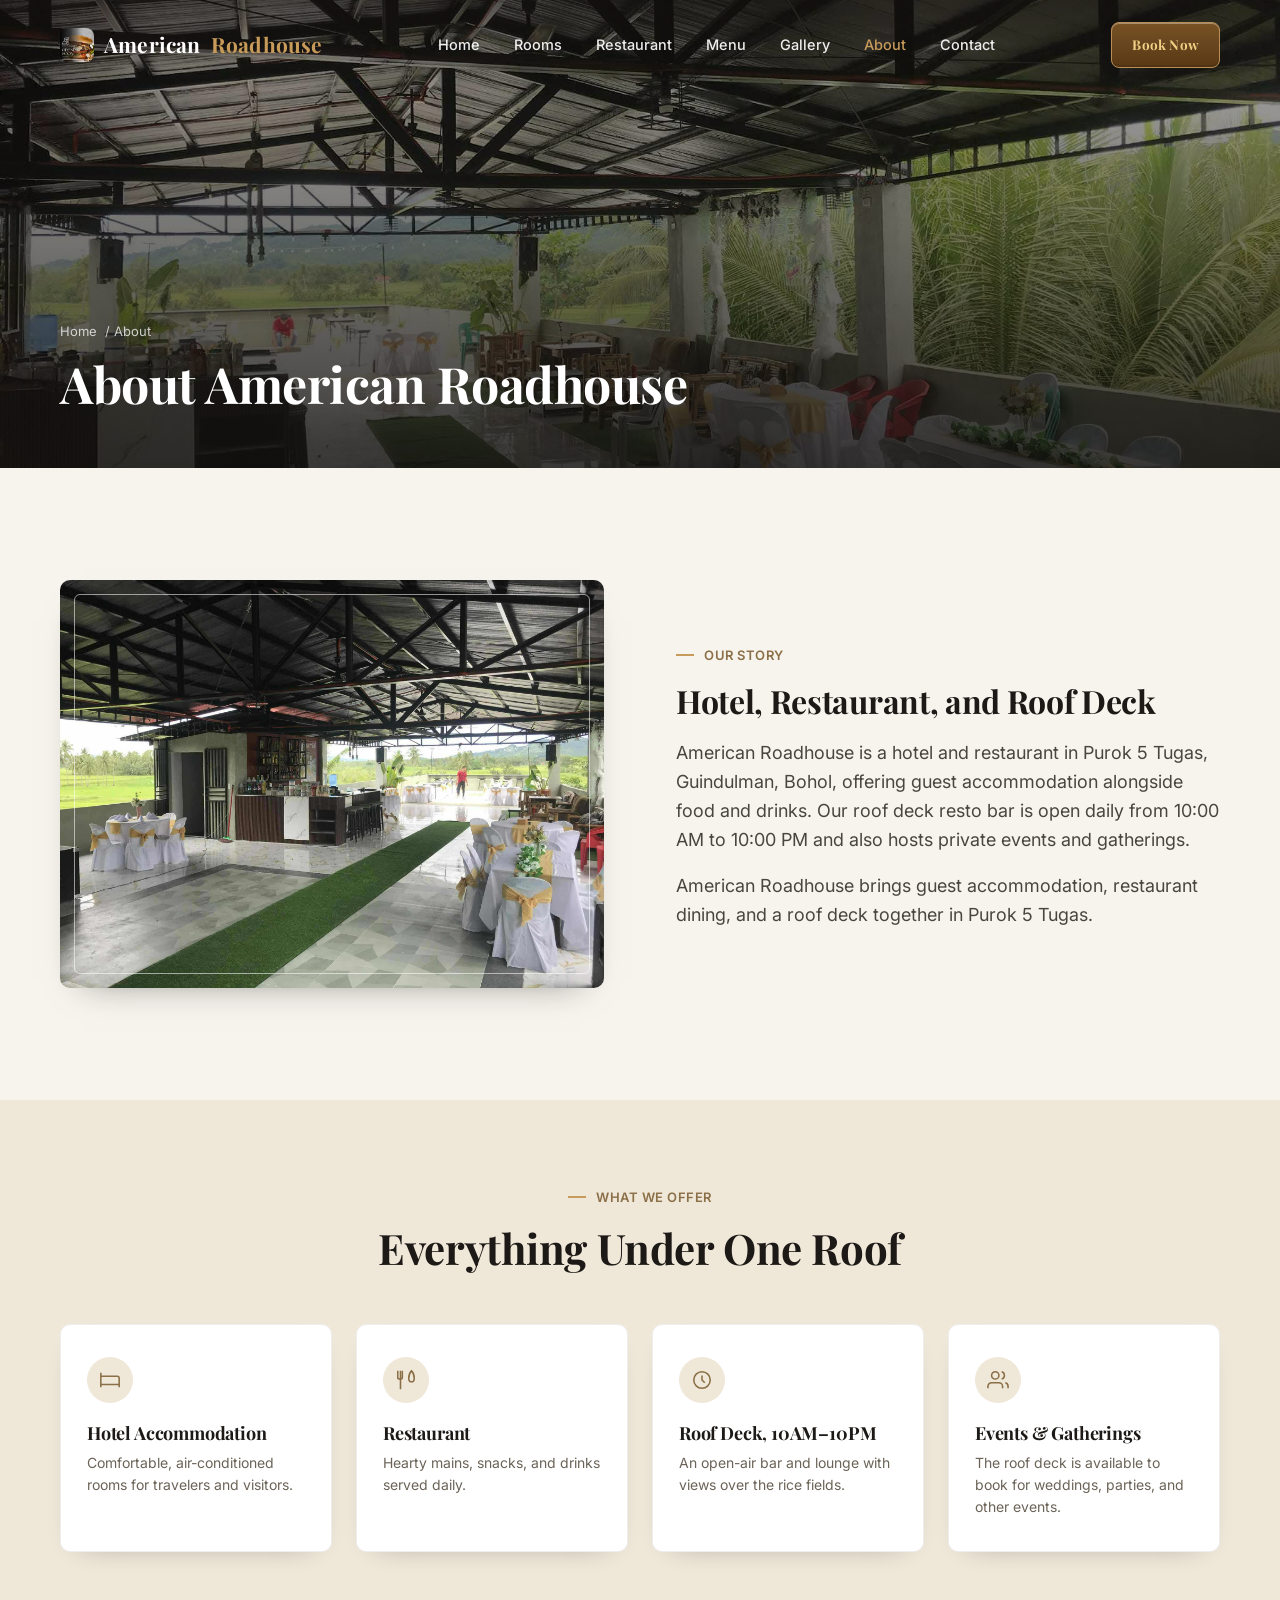
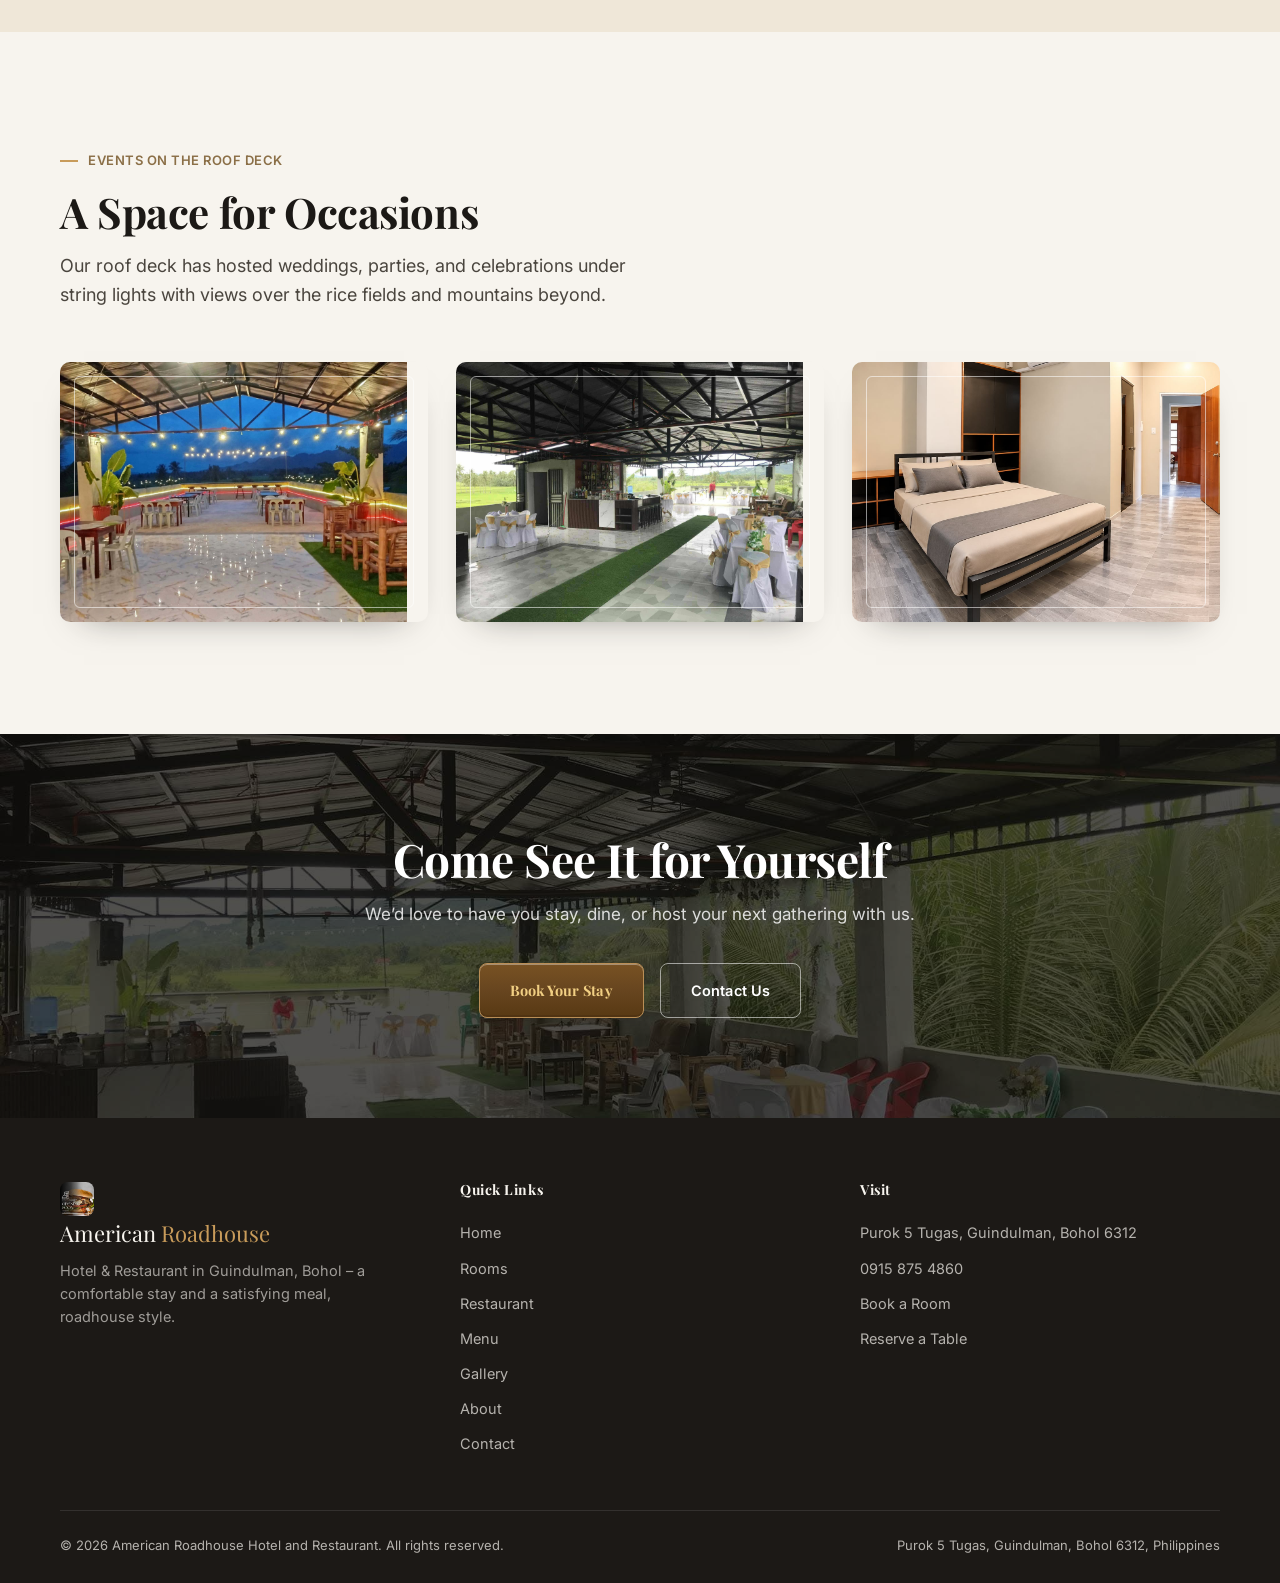
==== commit e7dc7db3: "font configurations" ====
--- a/about.html
+++ b/about.html
@@ -5,6 +5,7 @@
 <meta name="viewport" content="width=device-width, initial-scale=1.0">
 <title>About | American Roadhouse Hotel & Restaurant</title>
 <meta name="description" content="About American Roadhouse Hotel and Restaurant in Guindulman, Bohol - a hotel, restaurant, and roof deck event space.">
+<link rel="canonical" href="https://moralportfolio.crapeling29.workers.dev/about.html">
 <link rel="icon" type="image/png" sizes="32x32" href="assets/brand/favicon-32.png">
 <link rel="icon" type="image/png" sizes="16x16" href="assets/brand/favicon-16.png">
 <link rel="apple-touch-icon" sizes="180x180" href="assets/brand/favicon-180.png">
@@ -12,7 +13,8 @@
 <meta property="og:title" content="About | American Roadhouse Hotel & Restaurant">
 <meta property="og:description" content="About American Roadhouse Hotel and Restaurant in Guindulman, Bohol - a hotel, restaurant, and roof deck event space.">
 <meta property="og:type" content="website">
-<meta property="og:image" content="assets/venue/roofdeck-wide-1.jpg">
+<meta property="og:url" content="https://moralportfolio.crapeling29.workers.dev/about.html">
+<meta property="og:image" content="https://moralportfolio.crapeling29.workers.dev/assets/venue/roofdeck-wide-1.jpg">
 <link rel="preconnect" href="https://fonts.googleapis.com">
 <link rel="preconnect" href="https://fonts.gstatic.com" crossorigin>
 <link href="https://fonts.googleapis.com/css2?family=Playfair+Display:wght@500;600;700&family=Inter:wght@400;500;600;700&display=swap" rel="stylesheet">
@@ -22,7 +24,7 @@
   "@context": "https://schema.org",
   "@type": "LodgingBusiness",
   "name": "American Roadhouse Hotel and Restaurant",
-  "image": "assets/venue/roofdeck-wide-1.jpg",
+  "image": "https://moralportfolio.crapeling29.workers.dev/assets/venue/roofdeck-wide-1.jpg",
   "telephone": "+63-915-875-4860",
   "address": {
     "@type": "PostalAddress",
--- a/assets/css/style.css
+++ b/assets/css/style.css
@@ -131,11 +131,36 @@
   color: var(--ink);
 }
 .btn-brass{
-  background: var(--brass);
-  color: var(--ink);
-  border-color: var(--brass);
-}
-.btn-brass:hover{ background: var(--brass-dark); }
+  position:relative;
+  isolation:isolate;
+  overflow:hidden;
+  background:linear-gradient(180deg,#785223 0%,#67451F 50%,#583913 100%);
+  color:#F1CF83;
+  font-family:'Playfair Display',Georgia,serif;
+  font-weight:700;
+  letter-spacing:.015em;
+  border-color:#B98E56;
+  box-shadow:inset 0 1px 0 rgba(255,255,255,.35), inset 0 -2px 0 rgba(48,29,10,.22), 0 3px 8px rgba(28,25,22,.2);
+}
+.btn-brass::after{
+  content:"";
+  position:absolute;
+  z-index:-1;
+  top:-80%;
+  bottom:-80%;
+  left:-35%;
+  width:24%;
+  transform:translateX(-180%) skewX(-24deg);
+  background:linear-gradient(90deg,transparent,rgba(255,255,255,.55),transparent);
+  transition:transform .65s ease;
+  pointer-events:none;
+}
+.btn-brass:hover{
+  background:linear-gradient(180deg,#7A5425 0%,#6B4922 50%,#5B3C16 100%);
+  box-shadow:inset 0 1px 0 rgba(255,255,255,.45), inset 0 -2px 0 rgba(48,29,10,.2), 0 7px 16px rgba(28,25,22,.26);
+}
+.btn-brass:hover::after{ transform:translateX(650%) skewX(-24deg); }
+.btn-brass:focus-visible{ outline:3px solid rgba(255,255,255,.9); outline-offset:3px; }
 .btn-block{ width:100%; }
 .btn-sm{ padding: 11px 20px; font-size:13.5px; }
 
@@ -257,7 +282,16 @@
   justify-content:center;
   gap:8px;
 }
-#mobile-bottom-bar a.bar-book{ background: var(--brass); color: var(--ink); }
+#mobile-bottom-bar a.bar-book{
+  position:relative;
+  overflow:hidden;
+  background:linear-gradient(180deg,#785223 0%,#67451F 50%,#583913 100%);
+  color:#F1CF83;
+  font-family:'Playfair Display',Georgia,serif;
+  font-weight:700;
+  letter-spacing:.015em;
+  box-shadow:inset 0 1px 0 rgba(255,255,255,.35);
+}
 body{ padding-bottom: 62px; }
 @media (min-width:1024px){ body{ padding-bottom:0; } }
 
@@ -722,6 +756,7 @@
 @media (prefers-reduced-motion:reduce){
   .card,.testimonial-card,.feature-card,.card > img,.framed-img img,
   .gallery-item img,.btn{transition:none!important;}
+  .btn-brass::after{transition:none!important;}
 }
 
 
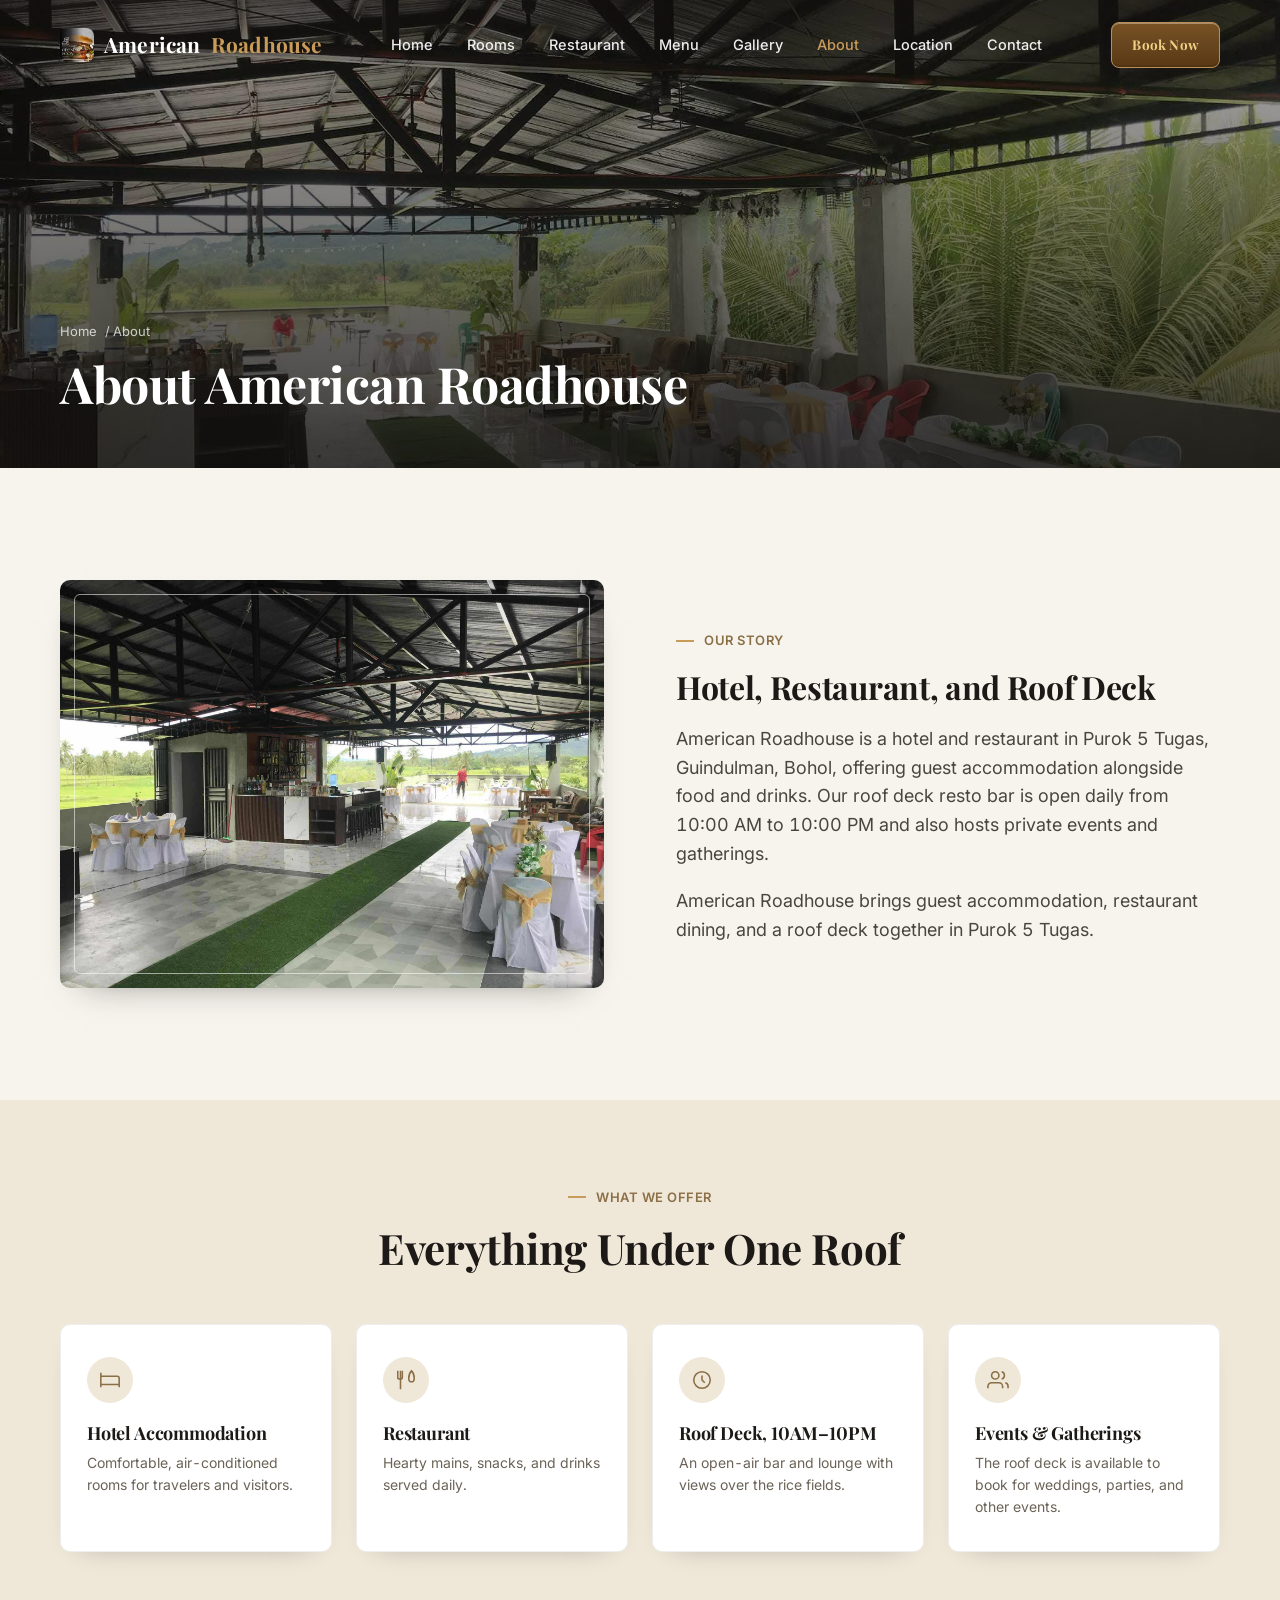
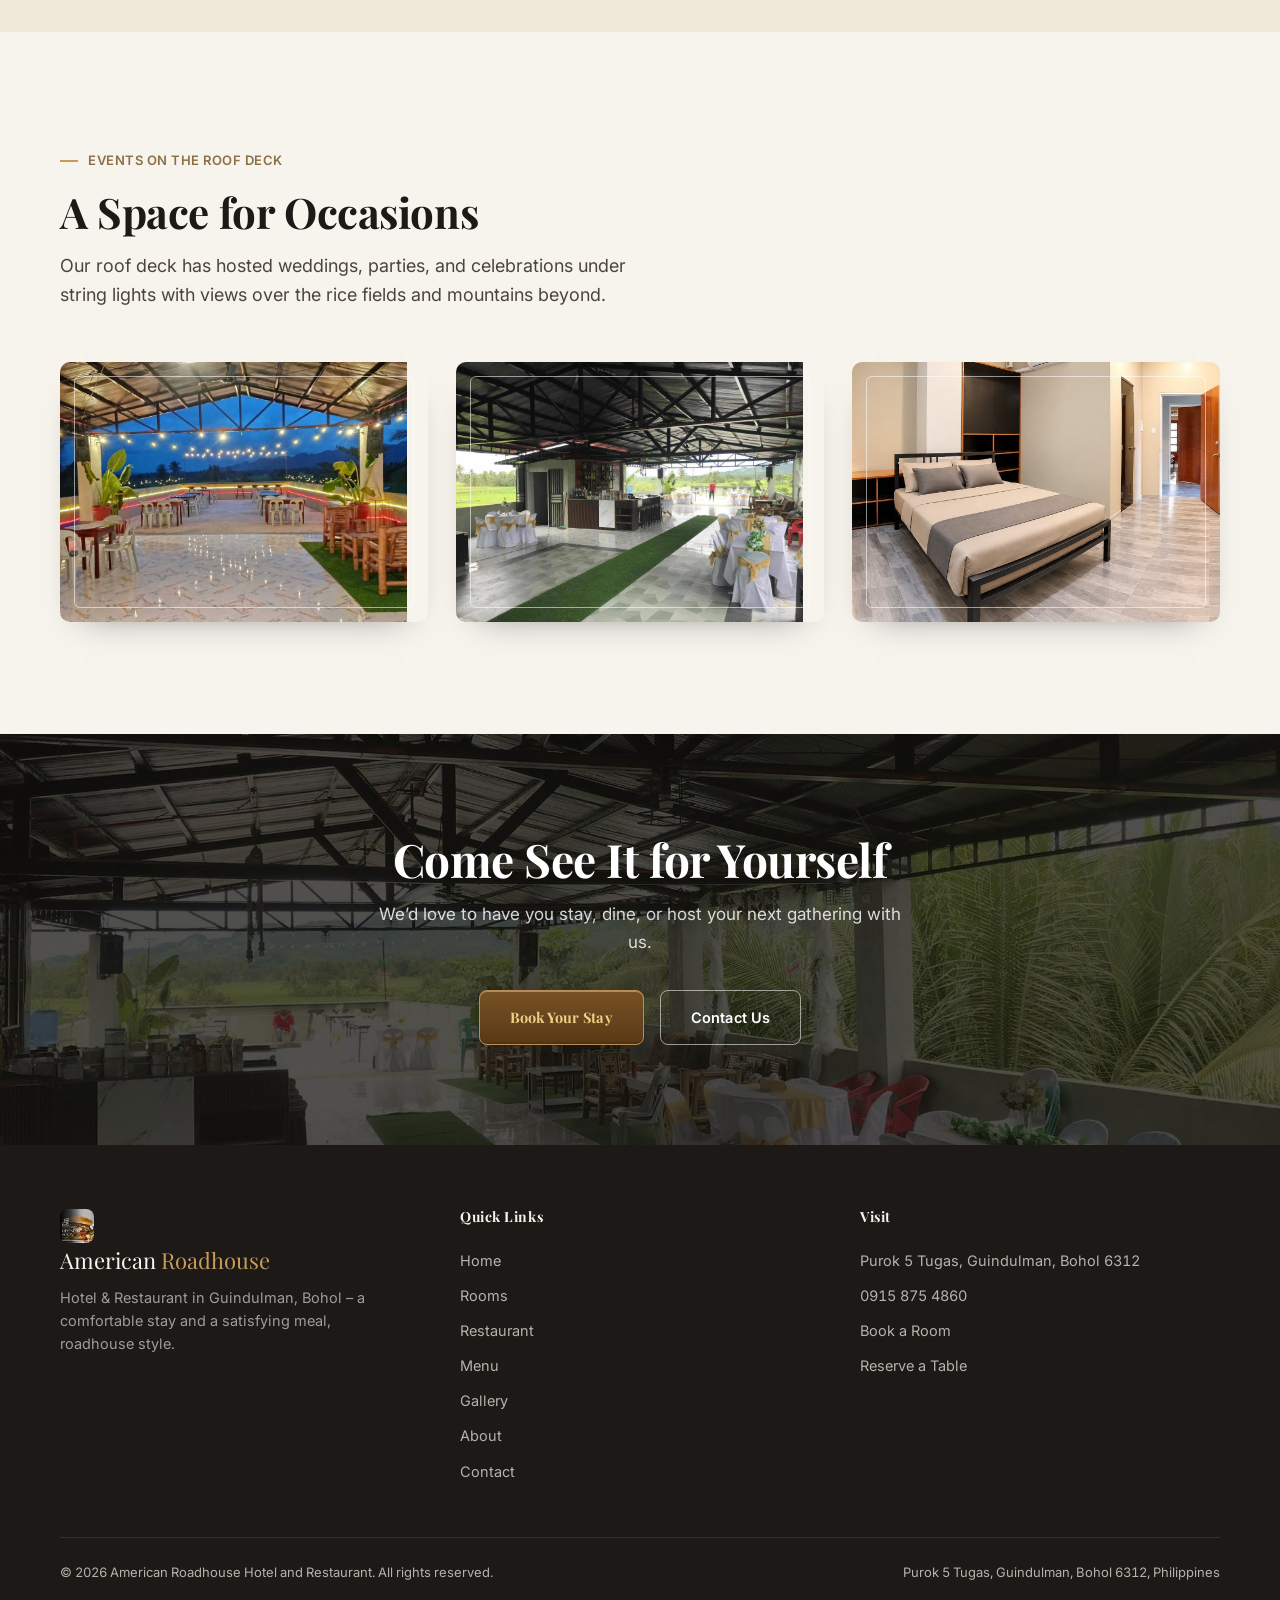
==== commit 8c950033: "major optimization and fixes" ====
--- a/about.html
+++ b/about.html
@@ -38,48 +38,7 @@
 </script>
 </head>
 <body>
-<nav id="site-nav">
-  <div class="container nav-inner">
-    <a href="index.html" class="nav-logo">
-      <img src="assets/brand/logo-mark.png" alt="American Roadhouse logo" class="nav-logo-mark">
-      American <span>Roadhouse</span>
-    </a>
-    <div class="nav-links">
-      <a href="index.html" class="">Home</a>
-<a href="rooms.html" class="">Rooms</a>
-<a href="restaurant.html" class="">Restaurant</a>
-<a href="menu.html" class="">Menu</a>
-<a href="gallery.html" class="">Gallery</a>
-<a href="about.html" class="active">About</a>
-<a href="contact.html" class="">Contact</a>
-
-    </div>
-    <div style="display:flex;align-items:center;gap:14px;">
-      <a href="contact.html?tab=booking#forms" class="btn btn-brass nav-cta btn-sm">Book Now</a>
-      <button class="nav-toggle" id="menu-open" aria-label="Open menu">
-        <svg width="26" height="26" viewBox="0 0 24 24" fill="none" stroke="currentColor" stroke-width="1.8"><line x1="3" y1="6" x2="21" y2="6"/><line x1="3" y1="12" x2="21" y2="12"/><line x1="3" y1="18" x2="21" y2="18"/></svg>
-      </button>
-    </div>
-  </div>
-</nav>
-
-<div class="mobile-menu" id="mobile-menu">
-  <button class="close-btn" id="menu-close" aria-label="Close menu">
-    <svg width="28" height="28" viewBox="0 0 24 24" fill="none" stroke="currentColor" stroke-width="1.8"><line x1="6" y1="6" x2="18" y2="18"/><line x1="6" y1="18" x2="18" y2="6"/></svg>
-  </button>
-  <a href="index.html">Home</a><a href="rooms.html">Rooms</a><a href="restaurant.html">Restaurant</a><a href="menu.html">Menu</a><a href="gallery.html">Gallery</a><a href="about.html">About</a><a href="contact.html">Contact</a>
-  <a href="contact.html?tab=booking#forms" class="btn btn-brass mm-cta">Book Now</a>
-  <a href="tel:+639158754860" class="mm-phone">Call 0915 875 4860</a>
-</div>
-
-<div id="mobile-bottom-bar">
-  <a href="tel:+639158754860">
-    <svg width="17" height="17" viewBox="0 0 24 24" fill="none" stroke="currentColor" stroke-width="2"><path d="M22 16.92v3a2 2 0 0 1-2.18 2 19.79 19.79 0 0 1-8.63-3.07 19.5 19.5 0 0 1-6-6 19.79 19.79 0 0 1-3.07-8.67A2 2 0 0 1 4.11 2h3a2 2 0 0 1 2 1.72c.127.96.361 1.903.7 2.81a2 2 0 0 1-.45 2.11L8.09 9.91a16 16 0 0 0 6 6l1.27-1.27a2 2 0 0 1 2.11-.45c.907.339 1.85.573 2.81.7A2 2 0 0 1 22 16.92z"/></svg>
-    Call
-  </a>
-  <a href="contact.html?tab=booking#forms" class="bar-book">Book Now</a>
-</div>
-
+<div id="shared-navbar"></div>
 
 <section class="page-hero" style="background-image:url('assets/venue/roofdeck-wide-1.jpg');">
   <div class="container page-hero-content">
@@ -141,9 +100,9 @@
       <p class="lede">Our roof deck has hosted weddings, parties, and celebrations under string lights with views over the rice fields and mountains beyond.</p>
     </div>
     <div class="grid-3 reveal">
-      <div class="framed-img"><img src="assets/venue/roofdeck-bar-4.png" alt="Table set up for an event on the roof deck" loading="lazy" style="height:260px;object-fit:cover;"></div>
+      <div class="framed-img"><img src="assets/venue/roofdeck-bar-4.jpg" alt="Table set up for an event on the roof deck" loading="lazy" style="height:260px;object-fit:cover;"></div>
       <div class="framed-img"><img src="assets/venue/roofdeck-bar-2.jpg" alt="Roof deck set up for a wedding-style event" loading="lazy" style="height:260px;object-fit:cover;"></div>
-      <div class="framed-img"><img src="assets/rooms/Deluxe_studio.png" alt="A guest room at American Roadhouse" loading="lazy" style="height:260px;object-fit:cover;"></div>
+      <div class="framed-img"><img src="assets/rooms/Deluxe_studio.jpg" alt="A guest room at American Roadhouse" loading="lazy" style="height:260px;object-fit:cover;"></div>
     </div>
   </div>
 </section>
@@ -187,6 +146,7 @@
     </div>
   </div>
 </footer>
+<script src="components/navbar.js"></script>
 <script src="assets/js/main.js"></script>
 </body>
 </html>
--- a/assets/css/style.css
+++ b/assets/css/style.css
@@ -35,6 +35,7 @@
   background: var(--linen);
   -webkit-font-smoothing: antialiased;
   line-height: 1.6;
+  font-variant-numeric: lining-nums tabular-nums;
 }
 
 h1,h2,h3,h4,.font-display{
@@ -86,6 +87,47 @@
   font-size:18px;
   color:#4A453E;
   max-width: 52ch;
+}
+.room-price{
+  color:var(--ink);
+  font-family:'Inter',Arial,sans-serif;
+  font-size:25px;
+  font-weight:700;
+  font-variant-numeric:tabular-nums;
+  letter-spacing:-.035em;
+  line-height:1.25;
+}
+.room-price-unit{
+  color:#6b6357;
+  font-family:'Inter',Arial,sans-serif;
+  font-size:13px;
+  font-weight:500;
+  letter-spacing:normal;
+}
+.room-card-footer{
+  display:flex;
+  flex-direction:column;
+  align-items:flex-start;
+  gap:16px;
+}
+.room-card{
+  align-content:start;
+  grid-template-rows:auto 1fr;
+}
+.room-card > div{
+  height:100%;
+  display:flex;
+  flex-direction:column;
+}
+.room-card .badge-row{
+  gap:8px;
+}
+.room-card .chip{
+  font-size:11px;
+  padding:5px 9px;
+}
+.room-card-footer{
+  margin-top:auto;
 }
 
 /* ---- Buttons ---- */
@@ -429,6 +471,11 @@
   border-color: var(--brass);
   background: var(--white);
 }
+.phone-input{ position:relative; display:block; }
+.phone-input input{ width:100%; min-width:0; padding-left:78px; }
+.phone-input select{ position:absolute; z-index:2; left:22px; top:1px; width:54px; height:calc(100% - 2px); min-width:0; padding:0 2px; border:0; background:transparent; font-size:12px; color:var(--text); }
+.phone-input select:focus{ box-shadow:none; }
+.country-flag{ position:absolute; z-index:3; left:7px; top:50%; transform:translateY(-50%); width:15px; height:15px; fill:none; stroke:var(--wood); stroke-width:1.8; stroke-linecap:round; stroke-linejoin:round; pointer-events:none; }
 
 /* ---- Cards ---- */
 .card{
@@ -630,10 +677,17 @@
 .badge-row{ display:flex; flex-wrap:wrap; gap:10px; }
 .chip{
   font-size:12.5px; font-weight:600; color: var(--wood);
+  font-variant-numeric:lining-nums tabular-nums;
   background: var(--linen-deep); padding:6px 12px; border-radius:6px;
 }
 .map-wrap{ border-radius:14px; overflow:hidden; border:1px solid var(--line); }
 .map-wrap iframe{ width:100%; height:100%; min-height:380px; border:0; display:block; filter: grayscale(12%) contrast(1.02); }
+.location-map{ min-height:380px; }
+.location-map iframe{ height:380px; min-height:380px; }
+@media (max-width:899px){
+  .location-map,
+  .location-map iframe{ min-height:320px; height:320px; }
+}
 
 .form-error{ display:none; background:#F7E7E1; color:#8A3B24; border:1px solid #E7BBA8; border-radius:8px; padding:12px 16px; font-size:13.5px; margin-bottom:18px; }
 .form-error.show{ display:block; }
@@ -658,14 +712,14 @@
 .tab-panel{ display:none; }
 .tab-panel.active{ display:block; }
 
-.room-meta{ display:flex; gap:18px; margin: 14px 0; color:#6b6357; font-size:13.5px; flex-wrap:wrap; }
+.room-meta{ display:flex; gap:18px; margin: 14px 0; color:#6b6357; font-size:13.5px; flex-wrap:wrap; font-family:'Inter',Arial,sans-serif; font-variant-numeric:lining-nums tabular-nums; }
 .room-meta span{ display:flex; align-items:center; gap:6px; }
 
 .menu-cat-nav{ display:flex; gap:10px; flex-wrap:wrap; margin-bottom:44px; }
 .menu-item{ display:flex; gap:18px; padding:22px 0; border-bottom:1px solid var(--line); }
 .menu-item img{ width:96px; height:96px; object-fit:cover; border-radius:10px; flex-shrink:0; }
 .menu-item-top{ display:flex; justify-content:space-between; gap:12px; }
-.menu-price{ font-family:'Playfair Display',serif; color:var(--wood); white-space:nowrap; }
+.menu-price{ font-family:'Inter',Arial,sans-serif; font-size:14px; font-weight:600; font-variant-numeric:lining-nums tabular-nums; color:#70512D; white-space:nowrap; }
 
 
 /* ==========================================================================
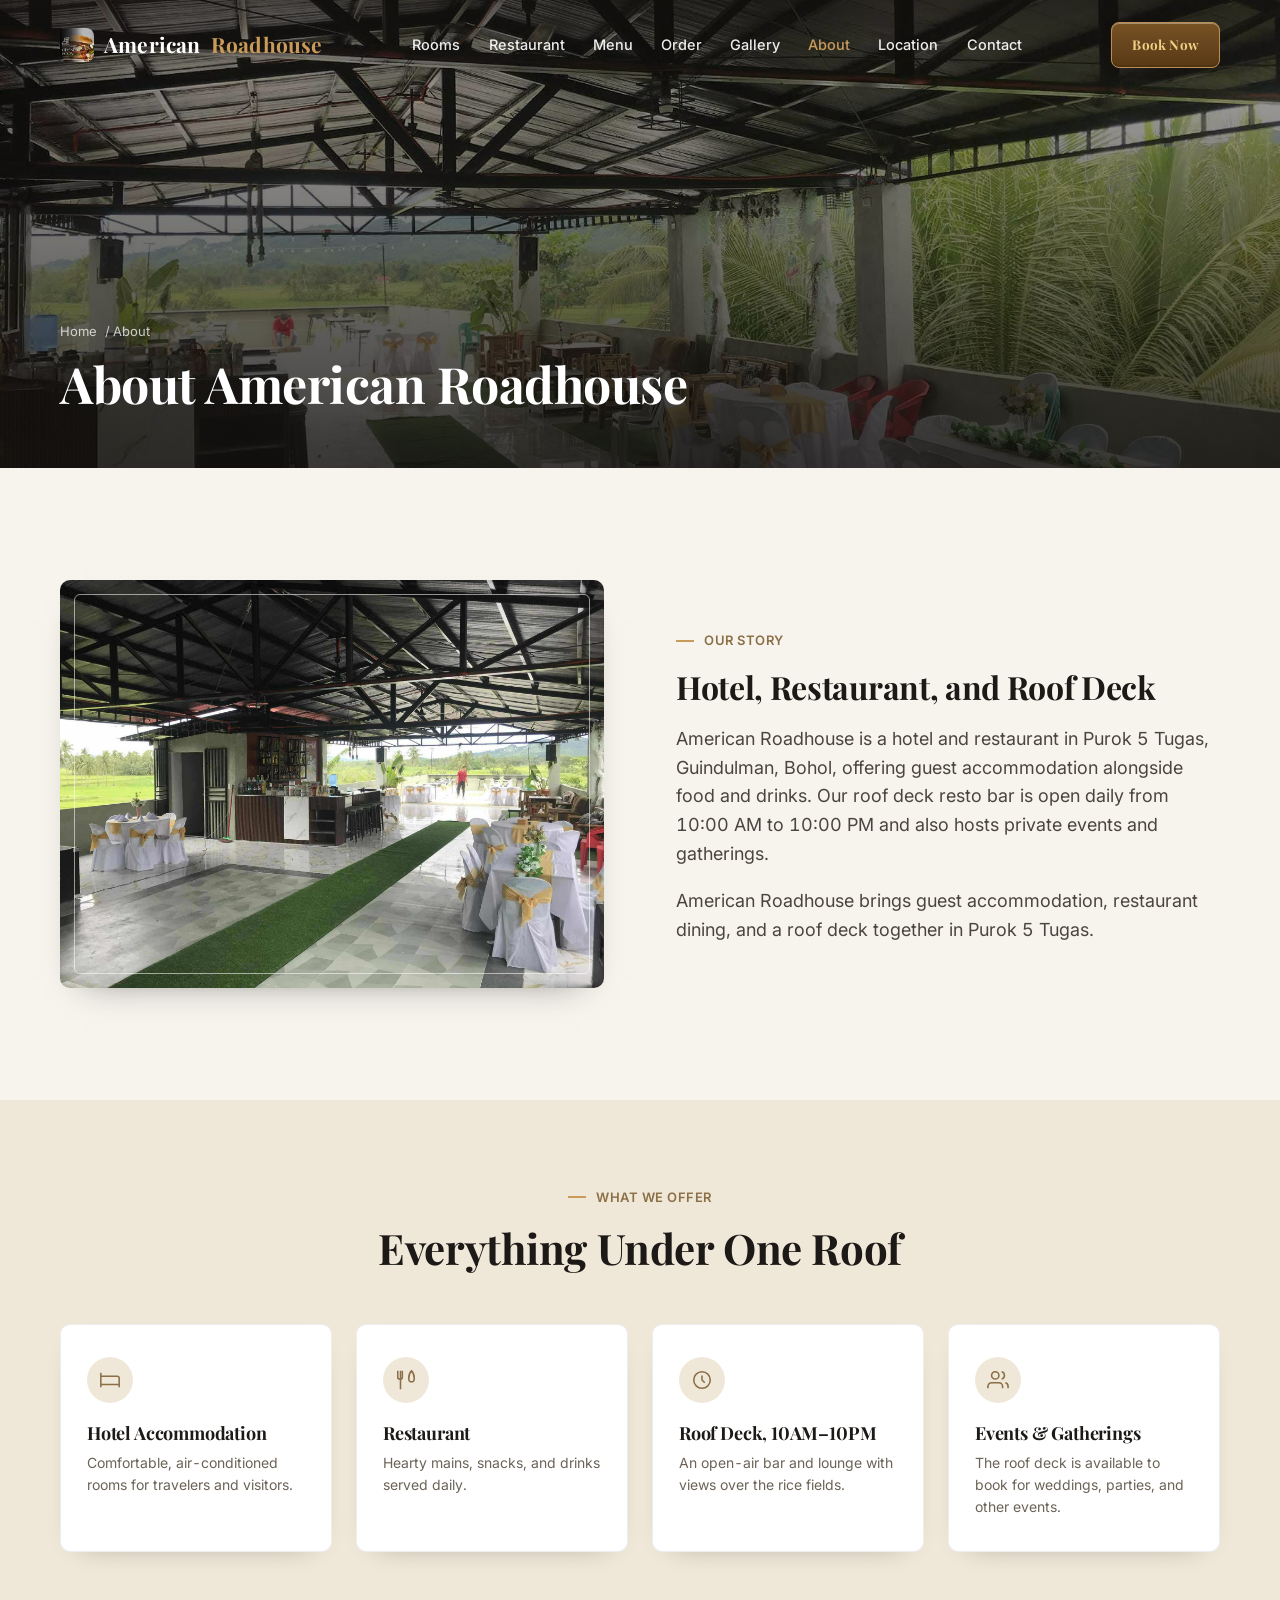
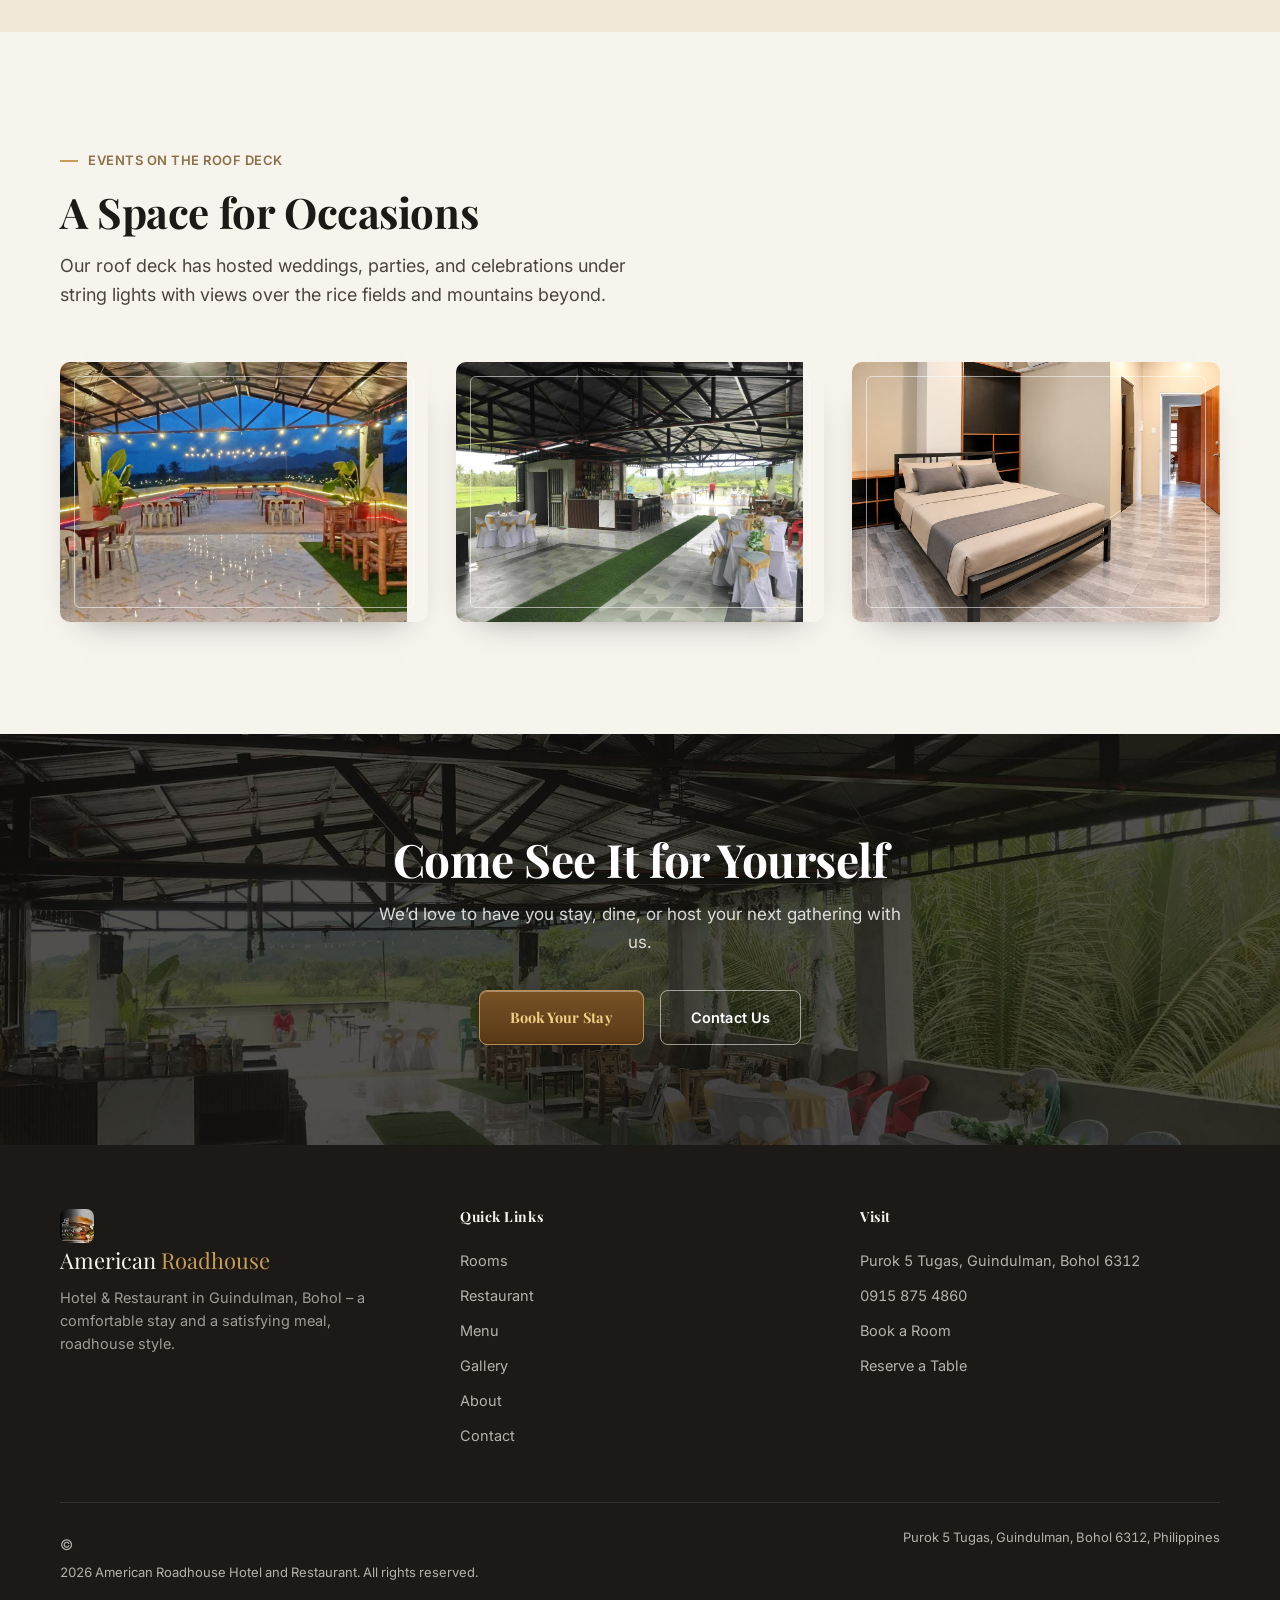
==== commit 991ab83e: "massive update, added staff and admin, also user orders" ====
--- a/about.html
+++ b/about.html
@@ -130,7 +130,7 @@
       </div>
       <div>
         <h4>Quick Links</h4>
-        <a href="index.html">Home</a><a href="rooms.html">Rooms</a><a href="restaurant.html">Restaurant</a><a href="menu.html">Menu</a><a href="gallery.html">Gallery</a><a href="about.html">About</a><a href="contact.html">Contact</a>
+        <a href="rooms.html">Rooms</a><a href="restaurant.html">Restaurant</a><a href="menu.html">Menu</a><a href="gallery.html">Gallery</a><a href="about.html">About</a><a href="contact.html">Contact</a>
       </div>
       <div>
         <h4>Visit</h4>
@@ -141,7 +141,7 @@
       </div>
     </div>
     <div class="footer-bottom">
-      <span>&copy; 2026 American Roadhouse Hotel and Restaurant. All rights reserved.</span>
+      <span><a href="qsnqpbzovgcamaqq.html" aria-label="Staff login" style="color:inherit;text-decoration:none;">&copy;</a> 2026 American Roadhouse Hotel and Restaurant. All rights reserved.</span>
       <span>Purok 5 Tugas, Guindulman, Bohol 6312, Philippines</span>
     </div>
   </div>
--- a/assets/css/style.css
+++ b/assets/css/style.css
@@ -248,7 +248,7 @@
 .nav-links{
   display:none;
   align-items:center;
-  gap: 34px;
+  gap: clamp(18px, 2.2vw, 34px);
 }
 @media (min-width: 1024px){ .nav-links{ display:flex; } }
 .nav-links a{
